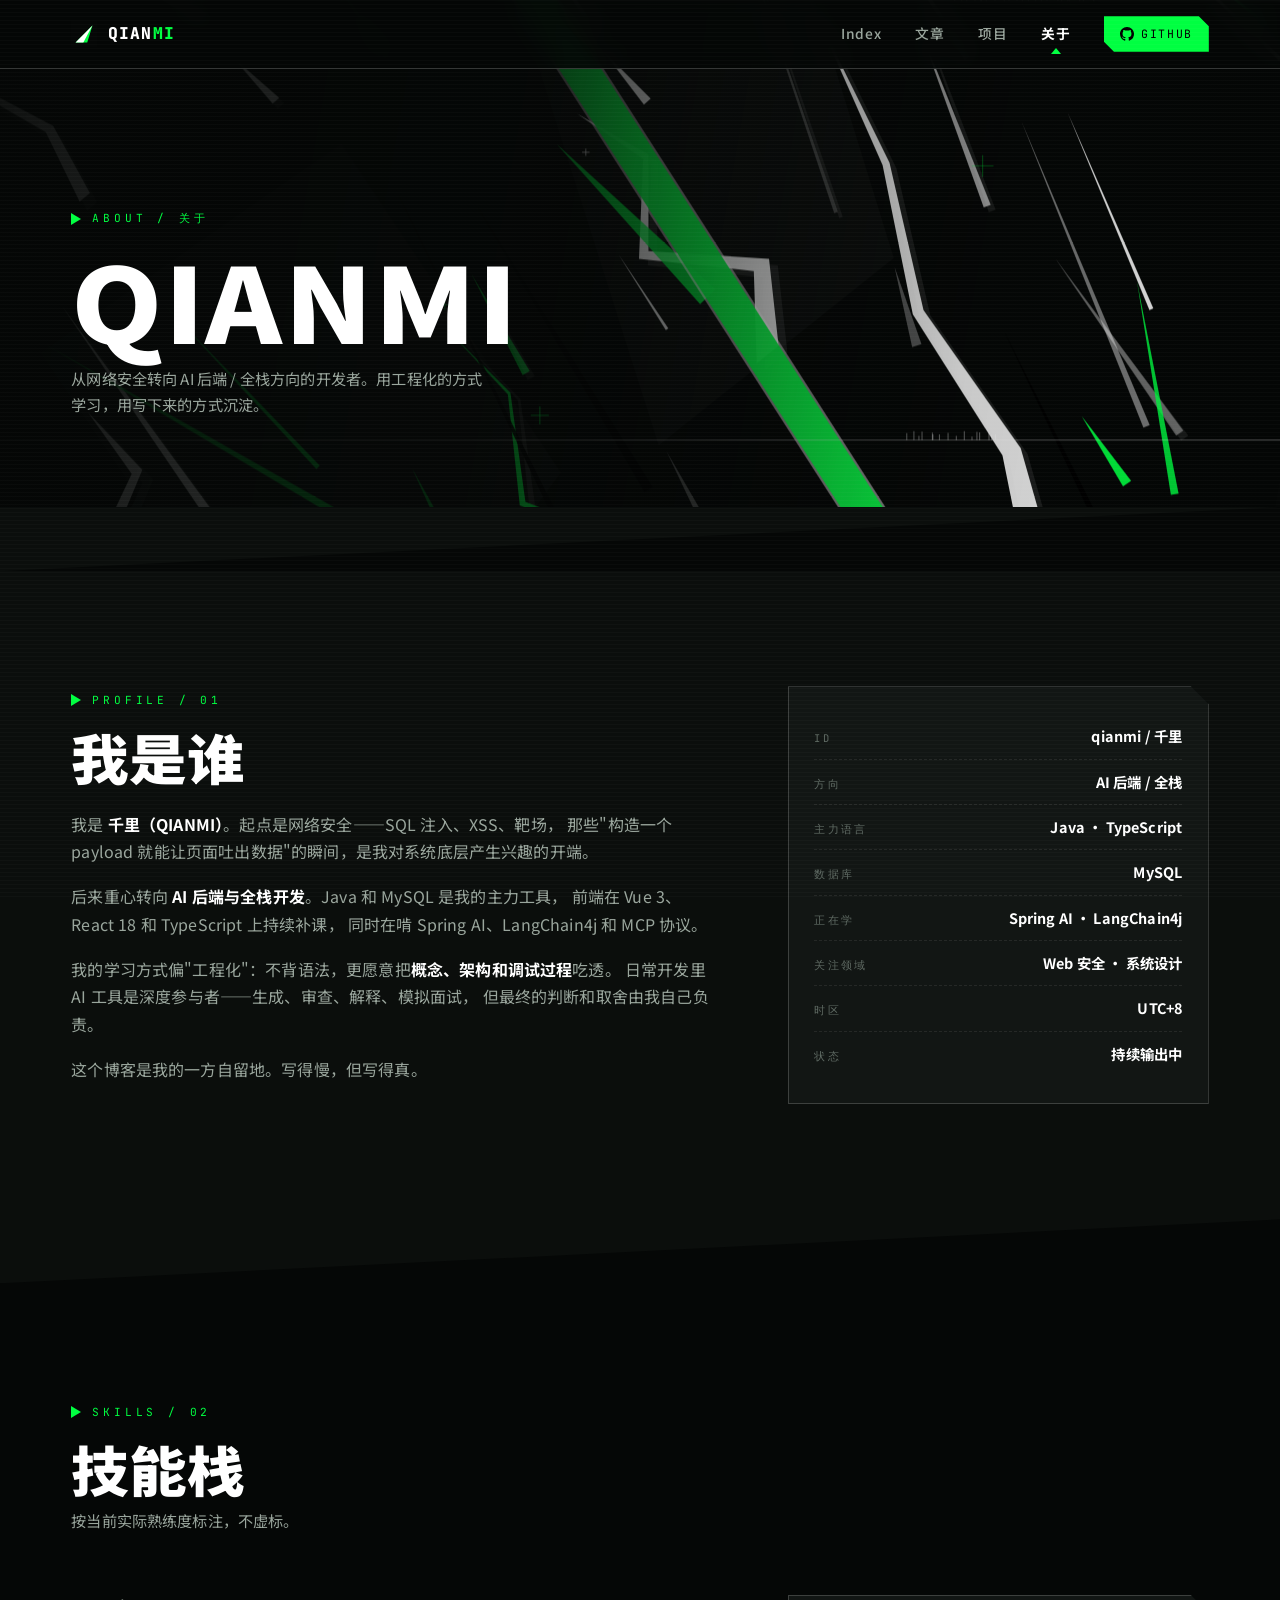
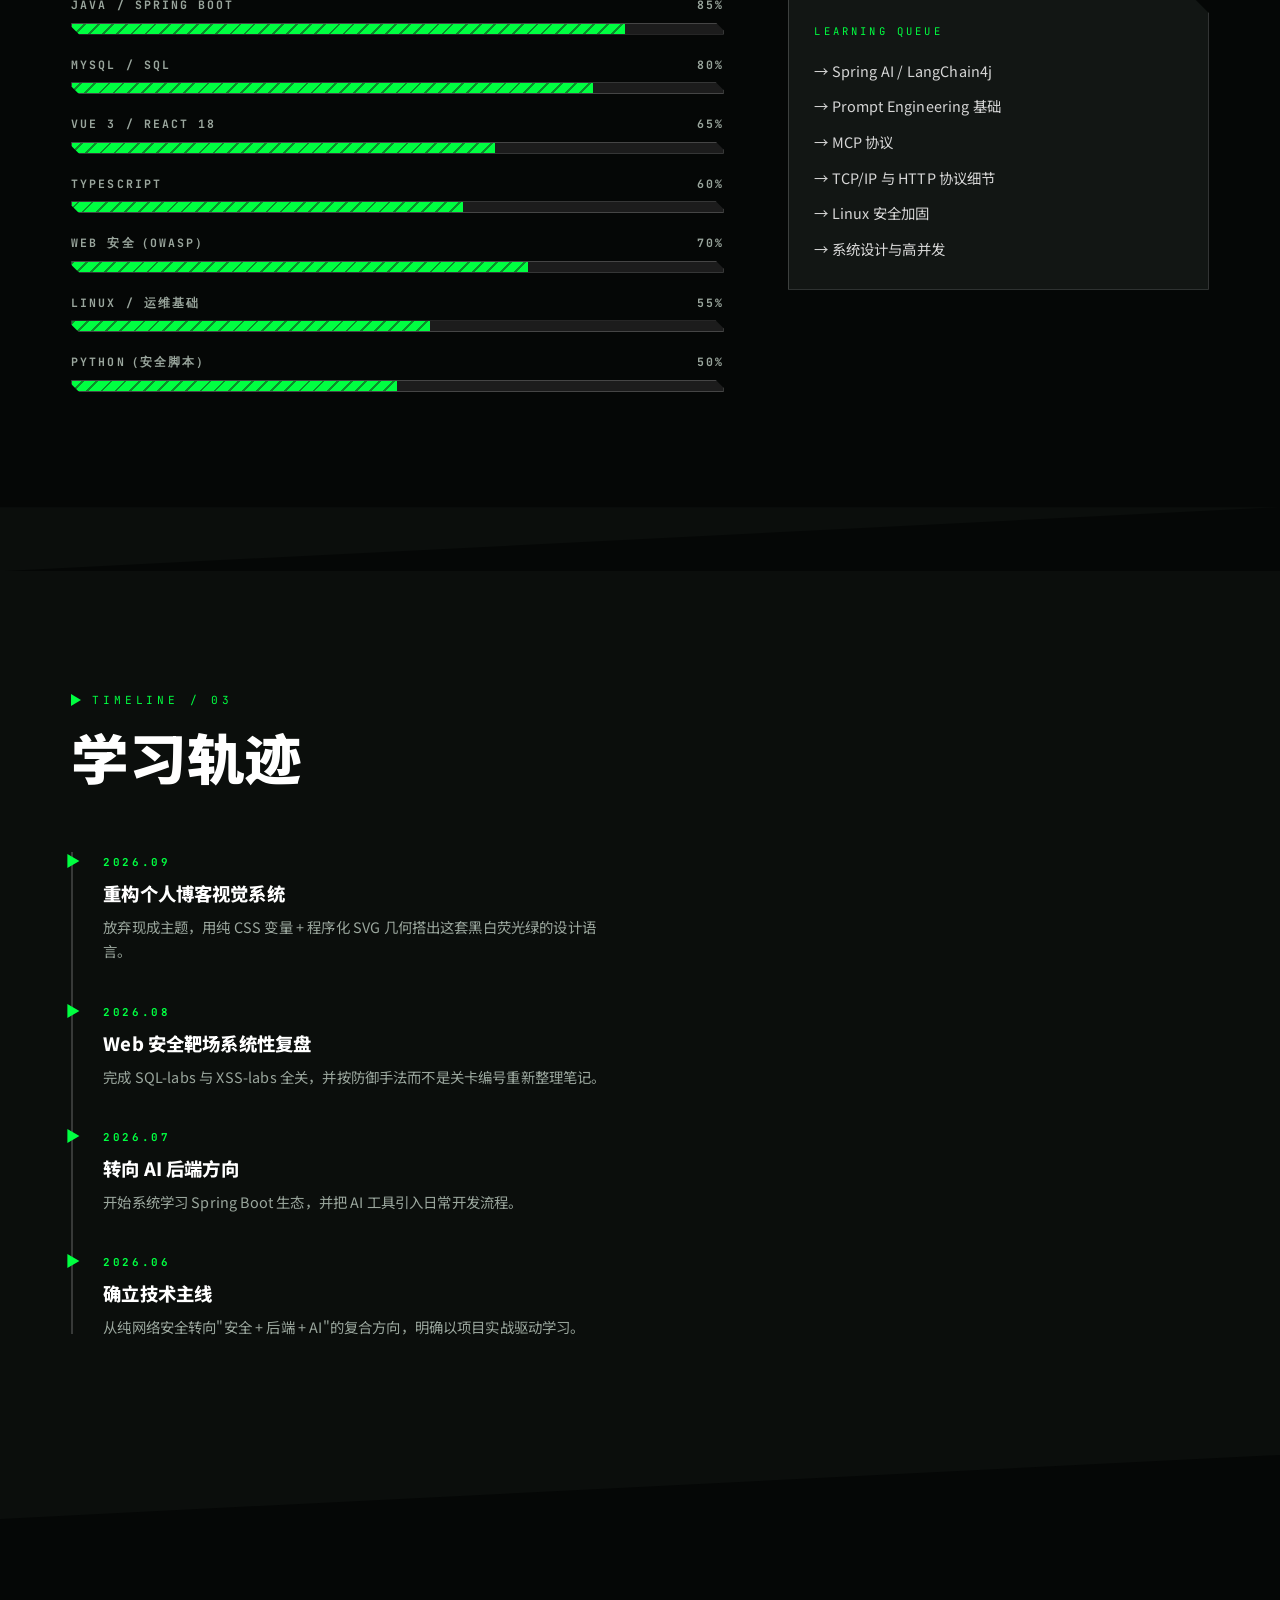
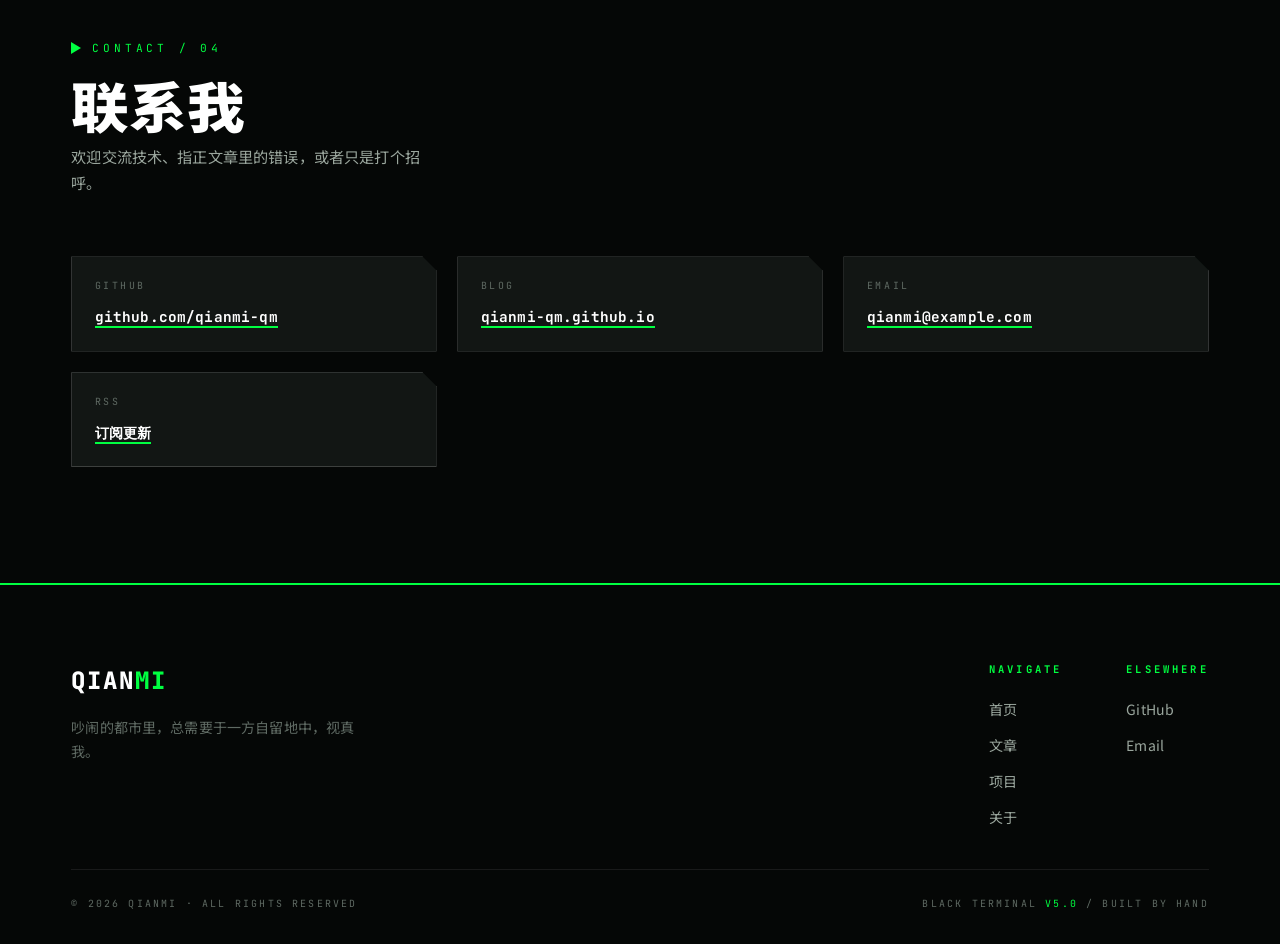
==== about.html @ 3a8e4ed9 "chore: init qianmi blog - black terminal theme static site" ====
<!DOCTYPE html>
<html lang="zh-CN">
<head>
<meta charset="UTF-8">
<meta name="viewport" content="width=device-width, initial-scale=1">
<title>关于 // QIANMI</title>
<meta name="description" content="关于千里（QIANMI）—— AI 后端 / 全栈开发者，关注 Web 安全与系统设计。">
<link rel="icon" href="data:image/svg+xml,%3Csvg xmlns='http://www.w3.org/2000/svg' viewBox='0 0 40 40'%3E%3Crect width='40' height='40' fill='%23050706'/%3E%3Cpath d='M6 34 L34 6 L26 34 Z' fill='%2300ff41'/%3E%3Cpath d='M6 34 L34 6 L20 34 Z' fill='%23ffffff'/%3E%3C/svg%3E">
<link rel="preconnect" href="https://fonts.googleapis.com">
<link rel="preconnect" href="https://fonts.gstatic.com" crossorigin>
<link href="https://fonts.googleapis.com/css2?family=JetBrains+Mono:wght@300;400;700;800&family=Noto+Sans+SC:wght@400;500;700;900&display=swap" rel="stylesheet">
<link rel="stylesheet" href="assets/css/moss.css">
</head>
<body>

<nav class="nav">
  <div class="wrap nav__inner">
    <a class="brand" href="index.html" aria-label="QIANMI 首页">
      <svg class="brand__mark" viewBox="0 0 40 40" aria-hidden="true">
        <rect width="40" height="40" fill="#050706"/>
        <path d="M7 33 L33 7 L25 33 Z" fill="#00ff41"/>
        <path d="M7 33 L33 7 L19 33 Z" fill="#fff"/>
      </svg>
      <span class="brand__text">Qian<em>mi</em></span>
    </a>
    <div class="nav__links">
      <a class="nav__link" href="index.html">Index</a>
      <a class="nav__link" href="archive.html">文章</a>
      <a class="nav__link" href="projects.html">项目</a>
      <a class="nav__link" href="about.html" aria-current="page">关于</a>
      <a class="nav__gh" href="https://github.com/qianmi-qm" target="_blank" rel="noopener">
        <svg width="14" height="14" viewBox="0 0 16 16" fill="currentColor" aria-hidden="true"><path d="M8 0C3.58 0 0 3.58 0 8c0 3.54 2.29 6.53 5.47 7.59.4.07.55-.17.55-.38 0-.19-.01-.82-.01-1.49-2.01.37-2.53-.49-2.69-.94-.09-.23-.48-.94-.82-1.13-.28-.15-.68-.52-.01-.53.63-.01 1.08.58 1.23.82.72 1.21 1.87.87 2.33.66.07-.52.28-.87.51-1.07-1.78-.2-3.64-.89-3.64-3.95 0-.87.31-1.59.82-2.15-.08-.2-.36-1.02.08-2.12 0 0 .67-.21 2.2.82a7.4 7.4 0 0 1 2-.27c.68 0 1.36.09 2 .27 1.53-1.04 2.2-.82 2.2-.82.44 1.1.16 1.92.08 2.12.51.56.82 1.27.82 2.15 0 3.07-1.87 3.75-3.65 3.95.29.25.54.73.54 1.48 0 1.07-.01 1.93-.01 2.2 0 .21.15.46.55.38A8.01 8.01 0 0 0 16 8c0-4.42-3.58-8-8-8Z"/></svg>
        GitHub
      </a>
    </div>
    <button class="nav__toggle" type="button" aria-label="打开导航菜单" aria-expanded="false">
      <span></span><span></span><span></span>
    </button>
  </div>
</nav>

<header class="page-head">
  <svg class="page-head__shards" data-shard-field='{"seed":53,"focal":{"x":0.36,"y":0.7},"flow":-125,"density":1.0,"beams":1,"contrast":0.4,"greenRatio":0.3}' aria-hidden="true"></svg>
  <div class="page-head__veil"></div>

  <div class="wrap page-head__inner">
    <span class="kicker">About / 关于</span>
    <h1 class="page-head__title"><span data-glitch="QIANMI">QIANMI</span></h1>
    <p class="page-head__desc">
      从网络安全转向 AI 后端 / 全栈方向的开发者。用工程化的方式学习，用写下来的方式沉淀。
    </p>
  </div>
</header>

<div class="slant slant--ink-2 slant--rev" aria-hidden="true"></div>

<section class="sec sec--ink-2">
  <div class="wrap">
    <div class="about-grid">
      <div class="about-text reveal">
        <span class="kicker">Profile / 01</span>
        <h2 class="sec__title" style="margin-bottom:1.6rem">我是谁</h2>
        <p>
          我是 <strong>千里（QIANMI）</strong>。起点是网络安全——SQL 注入、XSS、靶场，
          那些"构造一个 payload 就能让页面吐出数据"的瞬间，是我对系统底层产生兴趣的开端。
        </p>
        <p>
          后来重心转向 <strong>AI 后端与全栈开发</strong>。Java 和 MySQL 是我的主力工具，
          前端在 Vue 3、React 18 和 TypeScript 上持续补课，
          同时在啃 Spring AI、LangChain4j 和 MCP 协议。
        </p>
        <p>
          我的学习方式偏"工程化"：不背语法，更愿意把<strong>概念、架构和调试过程</strong>吃透。
          日常开发里 AI 工具是深度参与者——生成、审查、解释、模拟面试，
          但最终的判断和取舍由我自己负责。
        </p>
        <p>
          这个博客是我的一方自留地。写得慢，但写得真。
        </p>
      </div>

      <aside class="about-facts reveal" data-delay="120">
        <dl style="margin:0">
          <div class="fact"><dt>ID</dt><dd>qianmi / 千里</dd></div>
          <div class="fact"><dt>方向</dt><dd>AI 后端 / 全栈</dd></div>
          <div class="fact"><dt>主力语言</dt><dd>Java · TypeScript</dd></div>
          <div class="fact"><dt>数据库</dt><dd>MySQL</dd></div>
          <div class="fact"><dt>正在学</dt><dd>Spring AI · LangChain4j</dd></div>
          <div class="fact"><dt>关注领域</dt><dd>Web 安全 · 系统设计</dd></div>
          <div class="fact"><dt>时区</dt><dd>UTC+8</dd></div>
          <div class="fact"><dt>状态</dt><dd>持续输出中</dd></div>
        </dl>
      </aside>
    </div>
  </div>
</section>

<div class="slant slant--2-ink" aria-hidden="true"></div>

<section class="sec sec--ink">
  <div class="wrap">
    <div class="sec__head reveal">
      <span class="kicker">Skills / 02</span>
      <h2 class="sec__title">技能栈</h2>
      <p class="sec__desc">按当前实际熟练度标注，不虚标。</p>
    </div>

    <div class="about-grid">
      <div class="skills reveal">
        <div class="skill">
          <div class="skill__head"><span>Java / Spring Boot</span><span>85%</span></div>
          <div class="skill__bar"><i class="skill__fill" style="--w:85%"></i></div>
        </div>
        <div class="skill">
          <div class="skill__head"><span>MySQL / SQL</span><span>80%</span></div>
          <div class="skill__bar"><i class="skill__fill" style="--w:80%"></i></div>
        </div>
        <div class="skill">
          <div class="skill__head"><span>Vue 3 / React 18</span><span>65%</span></div>
          <div class="skill__bar"><i class="skill__fill" style="--w:65%"></i></div>
        </div>
        <div class="skill">
          <div class="skill__head"><span>TypeScript</span><span>60%</span></div>
          <div class="skill__bar"><i class="skill__fill" style="--w:60%"></i></div>
        </div>
        <div class="skill">
          <div class="skill__head"><span>Web 安全（OWASP）</span><span>70%</span></div>
          <div class="skill__bar"><i class="skill__fill" style="--w:70%"></i></div>
        </div>
        <div class="skill">
          <div class="skill__head"><span>Linux / 运维基础</span><span>55%</span></div>
          <div class="skill__bar"><i class="skill__fill" style="--w:55%"></i></div>
        </div>
        <div class="skill">
          <div class="skill__head"><span>Python（安全脚本）</span><span>50%</span></div>
          <div class="skill__bar"><i class="skill__fill" style="--w:50%"></i></div>
        </div>
      </div>

      <aside class="about-facts reveal" data-delay="120">
        <p class="tech-label tech-label--neon" style="margin:0 0 1.1rem">Learning Queue</p>
        <ul style="list-style:none;margin:0;padding:0;display:grid;gap:0.7rem;font-size:0.9rem;color:var(--grey-85)">
          <li>→ Spring AI / LangChain4j</li>
          <li>→ Prompt Engineering 基础</li>
          <li>→ MCP 协议</li>
          <li>→ TCP/IP 与 HTTP 协议细节</li>
          <li>→ Linux 安全加固</li>
          <li>→ 系统设计与高并发</li>
        </ul>
      </aside>
    </div>
  </div>
</section>

<div class="slant slant--ink-2 slant--rev" aria-hidden="true"></div>

<section class="sec sec--ink-2">
  <div class="wrap">
    <div class="sec__head reveal">
      <span class="kicker">Timeline / 03</span>
      <h2 class="sec__title">学习轨迹</h2>
    </div>

    <div class="timeline reveal">
      <div class="tl-item">
        <span class="tl-item__time">2026.09</span>
        <h3 class="tl-item__title">重构个人博客视觉系统</h3>
        <p class="tl-item__desc">放弃现成主题，用纯 CSS 变量 + 程序化 SVG 几何搭出这套黑白荧光绿的设计语言。</p>
      </div>
      <div class="tl-item">
        <span class="tl-item__time">2026.08</span>
        <h3 class="tl-item__title">Web 安全靶场系统性复盘</h3>
        <p class="tl-item__desc">完成 SQL-labs 与 XSS-labs 全关，并按防御手法而不是关卡编号重新整理笔记。</p>
      </div>
      <div class="tl-item">
        <span class="tl-item__time">2026.07</span>
        <h3 class="tl-item__title">转向 AI 后端方向</h3>
        <p class="tl-item__desc">开始系统学习 Spring Boot 生态，并把 AI 工具引入日常开发流程。</p>
      </div>
      <div class="tl-item">
        <span class="tl-item__time">2026.06</span>
        <h3 class="tl-item__title">确立技术主线</h3>
        <p class="tl-item__desc">从纯网络安全转向"安全 + 后端 + AI"的复合方向，明确以项目实战驱动学习。</p>
      </div>
    </div>
  </div>
</section>

<div class="slant slant--2-ink" aria-hidden="true"></div>

<section class="sec sec--ink">
  <div class="wrap">
    <div class="sec__head reveal">
      <span class="kicker">Contact / 04</span>
      <h2 class="sec__title">联系我</h2>
      <p class="sec__desc">欢迎交流技术、指正文章里的错误，或者只是打个招呼。</p>
    </div>

    <div class="contact-list reveal">
      <dl class="contact-item" style="margin:0">
        <dt>GitHub</dt>
        <dd><a href="https://github.com/qianmi-qm" target="_blank" rel="noopener">github.com/qianmi-qm</a></dd>
      </dl>
      <dl class="contact-item" style="margin:0">
        <dt>Blog</dt>
        <dd><a href="index.html">qianmi-qm.github.io</a></dd>
      </dl>
      <dl class="contact-item" style="margin:0">
        <dt>Email</dt>
        <dd><a href="mailto:qianmi@example.com">qianmi@example.com</a></dd>
      </dl>
      <dl class="contact-item" style="margin:0">
        <dt>RSS</dt>
        <dd><a href="archive.html">订阅更新</a></dd>
      </dl>
    </div>
  </div>
</section>

<footer class="footer">
  <div class="wrap">
    <div class="footer__top">
      <div class="footer__brand">
        <span class="brand__text">Qian<em>mi</em></span>
        <p>吵闹的都市里，总需要于一方自留地中，视真我。</p>
      </div>
      <div class="footer__cols">
        <div class="footer__col">
          <h4>Navigate</h4>
          <ul>
            <li><a href="index.html">首页</a></li>
            <li><a href="archive.html">文章</a></li>
            <li><a href="projects.html">项目</a></li>
            <li><a href="about.html">关于</a></li>
          </ul>
        </div>
        <div class="footer__col">
          <h4>Elsewhere</h4>
          <ul>
            <li><a href="https://github.com/qianmi-qm" target="_blank" rel="noopener">GitHub</a></li>
            <li><a href="mailto:qianmi@example.com">Email</a></li>
          </ul>
        </div>
      </div>
    </div>
    <div class="footer__bottom">
      <span>© <span data-year>2026</span> QIANMI · ALL RIGHTS RESERVED</span>
      <span>BLACK TERMINAL <em>v5.0</em> / BUILT BY HAND</span>
    </div>
  </div>
</footer>

<script src="assets/js/moss.js"></script>
</body>
</html>
---- assets/css/moss.css ----
/* ==========================================================================
   QIANMI // MOSS SYSTEM v5 — BLACK TERMINAL
   纯黑基底 · 白荆棘碎片 · 荧光绿强调 · 横贯刻度线 · 宽体海报排版
   ========================================================================== */

/* ---------- 1. Tokens ---------- */
:root {
  --ink: #000000;
  --bg: #050706;
  --bg-2: #0b0e0c;
  --bg-3: #121614;
  --bg-4: #1a201c;
  --paper: #ffffff;

  --neon: #00ff41;
  --neon-deep: #0a8f2a;
  --neon-ghost: rgba(0, 255, 65, 0.12);

  --fg: #ffffff;
  --fg-dim: #9aa69d;
  --fg-mute: #5f6a63;
  --fg-faint: rgba(255, 255, 255, 0.2);

  --grey-18: #1c1c1c;
  --grey-55: #6b6b6b;
  --grey-70: #9a9a9a;
  --grey-85: #d6d6d6;

  --line: rgba(255, 255, 255, 0.18);
  --line-soft: rgba(255, 255, 255, 0.08);

  --mono: "JetBrains Mono", "IBM Plex Mono", ui-monospace, SFMono-Regular,
    "SF Mono", Consolas, "Liberation Mono", "Courier New", monospace;
  --cjk: "Noto Sans SC", -apple-system, BlinkMacSystemFont, "PingFang SC",
    "Hiragino Sans GB", "Microsoft YaHei", "Source Han Sans SC", sans-serif;

  --wrap: 1240px;
  --gutter: clamp(1.15rem, 4vw, 3.5rem);

  --cut: 18px;              /* 斜切角尺寸 */
  --ease: cubic-bezier(0.16, 1, 0.3, 1);
}

/* ---------- 2. Reset ---------- */
*,
*::before,
*::after {
  box-sizing: border-box;
}

html {
  -webkit-text-size-adjust: 100%;
  scroll-behavior: smooth;
}

body {
  margin: 0;
  background: var(--bg);
  color: var(--fg);
  font-family: var(--cjk);
  font-size: 16px;
  line-height: 1.7;
  letter-spacing: 0.01em;
  overflow-x: hidden;
  -webkit-font-smoothing: antialiased;
}

img,
svg {
  display: block;
  max-width: 100%;
}

a {
  color: inherit;
  text-decoration: none;
}

button {
  font: inherit;
  color: inherit;
  background: none;
  border: 0;
  cursor: pointer;
}

::selection {
  background: var(--neon);
  color: var(--ink);
}

/* 全局扫描线 */
body::after {
  content: "";
  position: fixed;
  inset: 0;
  z-index: 9000;
  pointer-events: none;
  background: repeating-linear-gradient(
    to bottom,
    rgba(255, 255, 255, 0.022) 0 1px,
    transparent 1px 4px
  );
}

/* ---------- 3. Layout ---------- */
.wrap {
  width: 100%;
  max-width: var(--wrap);
  margin-inline: auto;
  padding-inline: var(--gutter);
}

.sec {
  position: relative;
  padding-block: clamp(4rem, 9vw, 8rem);
  background: var(--bg);
  color: var(--fg);
}

.sec--ink {
  background: var(--bg);
  color: var(--fg);
}

/* 深色交替区块：比 --bg 略亮一档，用明度差代替过去的白底对比 */
.sec--ink-2 {
  background: var(--bg-2);
  color: var(--fg);
}

/* 斜切过渡带 */
.slant {
  position: relative;
  height: clamp(38px, 5vw, 78px);
  background: var(--a, var(--bg));
}

.slant::after {
  content: "";
  position: absolute;
  inset: 0;
  background: var(--b, var(--bg-2));
  clip-path: polygon(0 100%, 100% 0, 100% 100%);
}

.slant--rev::after {
  clip-path: polygon(0 0, 100% 0, 0 100%);
}

.slant--ink-2   { --a: var(--bg); --b: var(--bg-2); }
.slant--2-ink   { --a: var(--bg-2); --b: var(--bg); }
.slant--neon-2  { --a: var(--neon); --b: var(--bg-2); }

/* ---------- 4. 排版工具 ---------- */
.mono {
  font-family: var(--mono);
  font-weight: 400;
  letter-spacing: 0.16em;
  text-transform: uppercase;
}

.tech-label {
  font-family: var(--mono);
  font-size: 0.66rem;
  letter-spacing: 0.3em;
  text-transform: uppercase;
  color: var(--fg-mute);
}

.tech-label--neon {
  color: var(--neon);
}

.kicker {
  display: inline-flex;
  align-items: center;
  gap: 0.7rem;
  font-family: var(--mono);
  font-size: 0.7rem;
  letter-spacing: 0.34em;
  text-transform: uppercase;
  color: var(--neon);
}

.kicker::before {
  content: "";
  width: 0;
  height: 0;
  border-top: 6px solid transparent;
  border-bottom: 6px solid transparent;
  border-left: 10px solid var(--neon);
}

.sec__head {
  margin-bottom: clamp(2.2rem, 5vw, 3.8rem);
  position: relative;
}

.sec__title {
  margin: 0.9rem 0 0.7rem;
  font-size: clamp(2rem, 4.6vw, 3.4rem);
  font-weight: 900;
  line-height: 1.05;
  letter-spacing: 0.01em;
  transform: scaleX(1.06);
  transform-origin: left center;
}

.sec__desc {
  margin: 0;
  max-width: 46ch;
  color: var(--fg-dim);
  font-size: 0.95rem;
}

/* ---------- 5. 故障字 ---------- */
.glitch {
  position: relative;
  display: inline-block;
}

.glitch__layer {
  position: absolute;
  inset: 0;
  pointer-events: none;
  opacity: 0;
}

.glitch__layer--a {
  color: var(--neon);
  animation: glitch-a 3.4s infinite steps(1);
}

.glitch__layer--b {
  color: currentColor;
  animation: glitch-b 3.4s infinite steps(1);
}

@keyframes glitch-a {
  0%, 88%, 100% { opacity: 0; }
  89% { opacity: 0.85; transform: translate(-6px, 3px); clip-path: inset(12% 0 58% 0); }
  91% { opacity: 0.85; transform: translate(5px, -2px); clip-path: inset(62% 0 8% 0); }
  93% { opacity: 0.85; transform: translate(-3px, 1px); clip-path: inset(38% 0 34% 0); }
  95% { opacity: 0; }
}

@keyframes glitch-b {
  0%, 88%, 100% { opacity: 0; }
  90% { opacity: 0.7; transform: translate(6px, -3px); clip-path: inset(4% 0 72% 0); }
  92% { opacity: 0.7; transform: translate(-5px, 2px); clip-path: inset(70% 0 4% 0); }
  94% { opacity: 0; }
}

/* ---------- 6. 导航 ---------- */
.nav {
  position: fixed;
  inset: 0 0 auto;
  z-index: 1000;
  background: rgba(5, 7, 6, 0.9);
  -webkit-backdrop-filter: blur(10px);
  backdrop-filter: blur(10px);
  border-bottom: 1px solid var(--line);
  transition: background 0.3s var(--ease);
}

.nav.is-stuck {
  background: rgba(5, 7, 6, 0.97);
  border-bottom-color: var(--neon-deep);
}

.nav__inner {
  display: flex;
  align-items: center;
  justify-content: space-between;
  gap: 1.5rem;
  height: 68px;
}

.brand {
  display: inline-flex;
  align-items: center;
  gap: 0.65rem;
}

.brand__mark {
  width: 26px;
  height: 26px;
  transition: transform 0.4s var(--ease);
}

.brand:hover .brand__mark {
  transform: rotate(90deg);
}

.brand__text {
  font-family: var(--mono);
  font-weight: 800;
  font-size: 1.02rem;
  letter-spacing: 0.08em;
  text-transform: uppercase;
  color: var(--fg);
}

.brand__text em {
  font-style: normal;
  color: var(--neon);
}

.nav__links {
  display: flex;
  align-items: center;
  gap: clamp(1rem, 2.6vw, 2.2rem);
}

.nav__link {
  position: relative;
  font-size: 0.86rem;
  font-weight: 500;
  letter-spacing: 0.06em;
  padding-block: 0.4rem;
  color: var(--fg-dim);
  transition: color 0.2s;
}

.nav__link::after {
  content: "";
  position: absolute;
  left: 50%;
  bottom: -2px;
  width: 0;
  height: 0;
  transform: translateX(-50%);
  border-left: 5px solid transparent;
  border-right: 5px solid transparent;
  border-bottom: 6px solid var(--neon);
  opacity: 0;
  transition: opacity 0.25s var(--ease);
}

.nav__link:hover,
.nav__link[aria-current="page"] {
  color: var(--fg);
  font-weight: 700;
}

.nav__link:hover::after,
.nav__link[aria-current="page"]::after {
  opacity: 1;
}

.nav__gh {
  display: inline-flex;
  align-items: center;
  gap: 0.45rem;
  font-family: var(--mono);
  font-size: 0.72rem;
  letter-spacing: 0.14em;
  text-transform: uppercase;
  background: var(--neon);
  color: var(--ink);
  padding: 0.5rem 1rem;
  clip-path: polygon(0 0, calc(100% - 10px) 0, 100% 10px, 100% 100%, 10px 100%, 0 calc(100% - 10px));
  transition: transform 0.25s var(--ease), box-shadow 0.25s var(--ease);
}

.nav__gh:hover {
  transform: translate(-3px, -3px);
  box-shadow: 4px 4px 0 var(--paper);
}

.nav__toggle {
  display: none;
  position: relative;
  width: 40px;
  height: 40px;
}

.nav__toggle span {
  position: absolute;
  left: 8px;
  right: 8px;
  height: 2px;
  background: var(--fg);
  transition: transform 0.3s var(--ease), opacity 0.3s;
}

.nav__toggle span:nth-child(1) { top: 14px; }
.nav__toggle span:nth-child(2) { top: 19px; }
.nav__toggle span:nth-child(3) { top: 24px; }

.nav.is-open .nav__toggle span:nth-child(1) { transform: translateY(5px) rotate(45deg); }
.nav.is-open .nav__toggle span:nth-child(2) { opacity: 0; }
.nav.is-open .nav__toggle span:nth-child(3) { transform: translateY(-5px) rotate(-45deg); }

/* ---------- 7. 按钮 ---------- */
/* 主按钮：白描边黑底，hover 亮成荧光绿 */
.btn {
  position: relative;
  display: inline-flex;
  align-items: center;
  justify-content: center;
  font-family: var(--mono);
  font-size: 0.78rem;
  font-weight: 700;
  letter-spacing: 0.2em;
  text-transform: uppercase;
  padding: 0.95rem 2rem;
  background: transparent;
  color: var(--fg);
  box-shadow: inset 0 0 0 2px var(--paper);
  clip-path: polygon(0 0, calc(100% - var(--cut)) 0, 100% var(--cut),
    100% 100%, var(--cut) 100%, 0 calc(100% - var(--cut)));
  transition: transform 0.22s var(--ease), box-shadow 0.22s var(--ease),
    background 0.22s var(--ease), color 0.22s var(--ease);
}

.btn:hover {
  transform: translate(-4px, -4px);
  box-shadow: inset 0 0 0 2px var(--neon), 5px 5px 0 var(--neon);
  color: var(--neon);
}

.btn:active {
  transform: translate(0, 0);
  box-shadow: inset 0 0 0 2px var(--neon);
}

/* 实心：荧光绿底黑字，视觉权重最高 */
.btn--solid {
  background: var(--neon);
  color: var(--ink);
  box-shadow: none;
}

.btn--solid:hover {
  color: var(--ink);
  box-shadow: 5px 5px 0 var(--paper);
}

/* 幽灵：细描边，权重最低 */
.btn--ghost {
  background: transparent;
  color: var(--fg-dim);
  box-shadow: inset 0 0 0 1px var(--line);
}

.btn--ghost:hover {
  color: var(--fg);
  box-shadow: inset 0 0 0 1px var(--paper), 5px 5px 0 var(--neon);
}

/* ---------- 8. Hero ---------- */
.hero {
  position: relative;
  min-height: 100svh;
  display: flex;
  align-items: center;
  background: var(--bg);
  overflow: hidden;
  padding-top: 68px;
}

.hero__shards {
  position: absolute;
  inset: 0;
  width: 100%;
  height: 100%;
  will-change: transform;
}

.hero__veil {
  position: absolute;
  inset: 0;
  background: linear-gradient(
    105deg,
    rgba(5, 7, 6, 0.96) 0%,
    rgba(5, 7, 6, 0.78) 34%,
    rgba(5, 7, 6, 0.1) 62%,
    rgba(5, 7, 6, 0) 100%
  );
  pointer-events: none;
}

.hero__inner {
  position: relative;
  z-index: 3;
  padding-block: clamp(5rem, 10vw, 8rem);
}

.hero__badge {
  display: inline-flex;
  align-items: center;
  gap: 0.6rem;
  font-family: var(--mono);
  font-size: 0.66rem;
  letter-spacing: 0.32em;
  text-transform: uppercase;
  color: var(--neon);
  border: 1px solid var(--neon-deep);
  background: var(--neon-ghost);
  padding: 0.45rem 1rem;
  margin-bottom: 2rem;
  clip-path: polygon(0 0, calc(100% - 12px) 0, 100% 12px, 100% 100%, 12px 100%, 0 calc(100% - 12px));
}

.hero__badge i {
  width: 7px;
  height: 7px;
  background: var(--neon);
  animation: pulse 1.7s infinite;
}

@keyframes pulse {
  0%, 100% { opacity: 1; }
  50% { opacity: 0.2; }
}

.hero__title {
  margin: 0;
  font-size: clamp(3.4rem, 12.5vw, 10.5rem);
  font-weight: 900;
  line-height: 0.95;
  letter-spacing: 0.01em;
  color: var(--fg);
  transform: scaleX(1.14);
  transform-origin: left center;
}

.hero__title .slash {
  color: var(--neon);
  -webkit-text-stroke: 2px var(--neon-deep);
  font-weight: 900;
}

/* 终端光标：标题后闪烁的方块 */
.hero__title .cursor {
  display: inline-block;
  width: 0.4em;
  height: 0.76em;
  margin-left: 0.06em;
  background: var(--neon);
  vertical-align: -0.04em;
  animation: cursor-blink 1.05s steps(1) infinite;
}

@keyframes cursor-blink {
  0%, 49% { opacity: 1; }
  50%, 100% { opacity: 0; }
}

/* 横贯刻度线条 */
.hero__rule {
  position: relative;
  display: flex;
  align-items: center;
  gap: 1.1rem;
  margin: 2.2rem 0 2rem;
}

.hero__rule::before {
  content: "";
  flex: 0 0 clamp(1.5rem, 8vw, 7rem);
  height: 12px;
  background: repeating-linear-gradient(
    to right,
    var(--neon) 0 2px,
    transparent 2px 9px
  );
}

.hero__rule::after {
  content: "";
  flex: 1;
  height: 2px;
  background: var(--paper);
}

.hero__rule span {
  font-family: var(--mono);
  font-size: 0.68rem;
  font-weight: 700;
  letter-spacing: 0.34em;
  text-transform: uppercase;
  color: var(--fg);
  white-space: nowrap;
}

.hero__cn {
  margin: 0 0 2.4rem;
  max-width: 56ch;
  font-size: 1rem;
  line-height: 2;
  color: var(--fg-dim);
}

.hero__cn strong {
  color: var(--fg);
}

.hero__actions {
  display: flex;
  flex-wrap: wrap;
  gap: 1rem;
}

/* 角落标注 */
.corner-label {
  position: absolute;
  z-index: 4;
  font-family: var(--mono);
  font-size: 0.6rem;
  letter-spacing: 0.24em;
  text-transform: uppercase;
  line-height: 1.9;
  color: var(--fg-mute);
}

.corner-label--tl { top: 88px; left: var(--gutter); }
.corner-label--tr { top: 88px; right: var(--gutter); text-align: right; }
.corner-label--br { bottom: 26px; right: var(--gutter); text-align: right; }

.corner-label em {
  font-style: normal;
  color: var(--neon);
  font-weight: 700;
}

/* HUD 科技框 */
.hud-box {
  position: absolute;
  z-index: 4;
  top: 88px;
  right: var(--gutter);
  border: 1px solid var(--neon-deep);
  background: rgba(0, 255, 65, 0.06);
  padding: 0.85rem 1.3rem 0.8rem;
  clip-path: polygon(0 0, calc(100% - 16px) 0, 100% 16px, 100% 100%, 0 100%);
  font-family: var(--mono);
  font-size: 0.62rem;
  letter-spacing: 0.26em;
  text-transform: uppercase;
  line-height: 2;
  color: var(--fg-dim);
  text-align: right;
}

.hud-box b {
  color: var(--neon);
  font-weight: 800;
}

.hud-box .tri-arrow {
  display: inline-block;
  margin-right: 0.5rem;
}

.cross {
  position: absolute;
  z-index: 4;
  width: 16px;
  height: 16px;
  pointer-events: none;
}

.cross::before,
.cross::after {
  content: "";
  position: absolute;
  background: var(--fg);
}

.cross::before {
  left: 0; right: 0; top: 7px; height: 2px;
}

.cross::after {
  top: 0; bottom: 0; left: 7px; width: 2px;
}

.cross--neon::before,
.cross--neon::after {
  background: var(--neon);
}

/* 飞散碎片装饰 */
.hero-debris {
  position: absolute;
  inset: 0;
  z-index: 2;
  pointer-events: none;
}

.hero-debris i {
  position: absolute;
  display: block;
  background: var(--fg);
  animation: debris-float 5.2s ease-in-out infinite;
}

@keyframes debris-float {
  0%, 100% { transform: translateY(0) rotate(var(--r, 30deg)); }
  50% { transform: translateY(-9px) rotate(var(--r, 30deg)); }
}

.scroll-hint {
  position: absolute;
  z-index: 4;
  left: 50%;
  bottom: 22px;
  transform: translateX(-50%);
  display: flex;
  flex-direction: column;
  align-items: center;
  gap: 0.5rem;
  font-family: var(--mono);
  font-size: 0.58rem;
  letter-spacing: 0.4em;
  text-transform: uppercase;
  color: var(--fg-mute);
}

.scroll-hint i {
  width: 2px;
  height: 34px;
  background: var(--line);
  position: relative;
  overflow: hidden;
}

.scroll-hint i::after {
  content: "";
  position: absolute;
  inset: 0;
  background: var(--neon);
  animation: scroll-drip 1.8s var(--ease) infinite;
}

@keyframes scroll-drip {
  0% { transform: translateY(-100%); }
  60%, 100% { transform: translateY(100%); }
}

/* ---------- 9. 跑马灯 ---------- */
.ticker {
  position: relative;
  background: var(--neon);
  color: var(--ink);
  overflow: hidden;
  padding-block: 0.85rem;
  clip-path: polygon(0 0, 100% 0, 100% calc(100% - 14px), calc(100% - 30px) 100%, 0 100%);
}

.ticker__track {
  display: flex;
  width: max-content;
  animation: ticker-run 26s linear infinite;
}

.ticker:hover .ticker__track {
  animation-play-state: paused;
}

@keyframes ticker-run {
  to { transform: translateX(-50%); }
}

.ticker__group {
  display: flex;
  align-items: center;
  flex-shrink: 0;
}

.ticker__item {
  display: inline-flex;
  align-items: center;
  font-family: var(--mono);
  font-size: 0.8rem;
  font-weight: 800;
  letter-spacing: 0.24em;
  text-transform: uppercase;
  white-space: nowrap;
  padding-inline: 1.4rem;
}

.ticker__item::after {
  content: "";
  margin-left: 2.8rem;
  width: 0;
  height: 0;
  border-top: 5px solid transparent;
  border-bottom: 5px solid transparent;
  border-left: 8px solid var(--ink);
}

/* ---------- 10. 归档列表卡 ---------- */
.posts {
  display: grid;
  gap: 1.1rem;
}

.post-card {
  position: relative;
  display: grid;
  grid-template-columns: auto 1fr auto;
  gap: clamp(1.2rem, 3vw, 2.6rem);
  align-items: center;
  background: var(--bg-3);
  border: 1px solid var(--line);
  padding: 1.6rem clamp(1.4rem, 3vw, 2.4rem);
  clip-path: polygon(0 0, calc(100% - var(--cut)) 0, 100% var(--cut), 100% 100%, 0 100%);
  transition: transform 0.22s var(--ease), box-shadow 0.22s var(--ease),
    border-color 0.22s var(--ease), background 0.22s var(--ease);
}

.post-card:hover {
  transform: translate(-4px, -4px);
  box-shadow: 6px 6px 0 var(--neon);
  border-color: var(--neon);
  background: var(--bg-4);
  z-index: 2;
}

.post-card__idx {
  font-family: var(--mono);
  font-size: clamp(1.6rem, 3vw, 2.4rem);
  font-weight: 800;
  color: var(--fg-faint);
  line-height: 1;
  transition: color 0.22s var(--ease);
}

.post-card:hover .post-card__idx {
  color: var(--neon);
}

.post-card__meta {
  display: flex;
  flex-wrap: wrap;
  gap: 1rem;
  font-family: var(--mono);
  font-size: 0.66rem;
  letter-spacing: 0.2em;
  text-transform: uppercase;
  color: var(--fg-mute);
  margin-bottom: 0.6rem;
}

.post-card__meta .cat {
  color: var(--neon);
  font-weight: 700;
}

.post-card__title {
  margin: 0;
  font-size: clamp(1.1rem, 2vw, 1.4rem);
  font-weight: 800;
  line-height: 1.35;
  color: var(--fg);
}

.post-card__excerpt {
  margin: 0.5rem 0 0;
  font-size: 0.88rem;
  color: var(--fg-dim);
  max-width: 62ch;
}

.post-card__go {
  font-size: 1.5rem;
  font-weight: 800;
  color: var(--fg-faint);
  transition: transform 0.22s var(--ease), color 0.22s var(--ease);
}

.post-card:hover .post-card__go {
  color: var(--neon);
  transform: translateX(6px);
}





/* ---------- 11. 首页文章格 ---------- */
.post-grid {
  display: grid;
  grid-template-columns: repeat(3, 1fr);
  gap: 1.3rem;
}

.post-tile {
  position: relative;
  display: flex;
  flex-direction: column;
  gap: 0.9rem;
  background: var(--bg-3);
  border: 1px solid var(--line);
  padding: 1.7rem 1.6rem 1.5rem;
  clip-path: polygon(0 0, calc(100% - var(--cut)) 0, 100% var(--cut), 100% 100%, 0 100%);
  transition: transform 0.22s var(--ease), box-shadow 0.22s var(--ease),
    border-color 0.22s var(--ease), background 0.22s var(--ease);
}

.post-tile:hover {
  transform: translate(-4px, -4px);
  box-shadow: 6px 6px 0 var(--neon);
  border-color: var(--neon);
  background: var(--bg-4);
}

.post-tile__top {
  display: flex;
  justify-content: space-between;
  font-family: var(--mono);
  font-size: 0.64rem;
  letter-spacing: 0.2em;
  text-transform: uppercase;
  color: var(--fg-mute);
}

.post-tile__title {
  margin: 0;
  font-size: 1.14rem;
  font-weight: 800;
  line-height: 1.4;
  color: var(--fg);
}

.post-tile__excerpt {
  margin: 0;
  font-size: 0.86rem;
  color: var(--fg-dim);
  flex: 1;
}

.post-tile__foot {
  display: flex;
  justify-content: space-between;
  font-family: var(--mono);
  font-size: 0.68rem;
  font-weight: 700;
  letter-spacing: 0.2em;
  text-transform: uppercase;
  color: var(--neon);
  border-top: 1px solid var(--line);
  padding-top: 0.9rem;
}

/* ---------- 12. 项目卡 ---------- */
.proj-grid {
  display: grid;
  grid-template-columns: repeat(3, 1fr);
  gap: 1.3rem;
}

.proj-card {
  position: relative;
  display: flex;
  flex-direction: column;
  gap: 0.9rem;
  background: var(--bg-3);
  border: 1px solid var(--line);
  padding: 1.7rem 1.6rem 1.5rem;
  clip-path: polygon(0 0, calc(100% - var(--cut)) 0, 100% var(--cut), 100% 100%, 0 100%);
  transition: transform 0.22s var(--ease), box-shadow 0.22s var(--ease),
    border-color 0.22s var(--ease), background 0.22s var(--ease);
}

.proj-card:hover {
  transform: translate(-4px, -4px);
  box-shadow: 6px 6px 0 var(--neon);
  border-color: var(--neon);
  background: var(--bg-4);
}

.proj-card__id {
  font-family: var(--mono);
  font-size: 0.64rem;
  font-weight: 700;
  letter-spacing: 0.28em;
  text-transform: uppercase;
  color: var(--neon);
}

.proj-card__name {
  margin: 0;
  font-family: var(--mono);
  font-size: 1.3rem;
  font-weight: 800;
  letter-spacing: 0.02em;
  color: var(--fg);
}

.proj-card__desc {
  margin: 0;
  font-size: 0.86rem;
  color: var(--fg-dim);
  flex: 1;
}

.proj-card__stack {
  display: flex;
  flex-wrap: wrap;
  gap: 0.45rem;
}

.proj-card__stack span {
  font-family: var(--mono);
  font-size: 0.6rem;
  letter-spacing: 0.14em;
  text-transform: uppercase;
  border: 1px solid var(--line);
  padding: 0.22rem 0.6rem;
  color: var(--fg-dim);
}

.proj-card__links {
  border-top: 1px solid var(--line);
  padding-top: 0.9rem;
}

.proj-card__links a {
  font-family: var(--mono);
  font-size: 0.68rem;
  font-weight: 700;
  letter-spacing: 0.22em;
  text-transform: uppercase;
  color: var(--fg);
}

.proj-card__links a:hover {
  color: var(--neon);
}

/* ---------- 13. 关于 ---------- */
.about-grid {
  display: grid;
  grid-template-columns: 1.55fr 1fr;
  gap: clamp(2rem, 5vw, 4.5rem);
  align-items: start;
}

.about-text p {
  margin: 0 0 1.15rem;
  color: var(--fg-dim);
}

.about-text strong {
  color: var(--fg);
}

.about-facts {
  background: var(--bg-3);
  border: 1px solid var(--line);
  padding: 1.7rem 1.6rem;
  clip-path: polygon(0 0, calc(100% - var(--cut)) 0, 100% var(--cut), 100% 100%, 0 100%);
}

.fact {
  display: flex;
  justify-content: space-between;
  align-items: baseline;
  gap: 1.2rem;
  padding-block: 0.62rem;
  border-bottom: 1px dashed var(--line-soft);
}

.fact:last-child {
  border-bottom: 0;
}

.fact dt {
  font-family: var(--mono);
  font-size: 0.66rem;
  letter-spacing: 0.22em;
  text-transform: uppercase;
  color: var(--fg-mute);
}

.fact dd {
  margin: 0;
  font-size: 0.9rem;
  font-weight: 700;
  text-align: right;
  color: var(--fg);
}

/* 技能条 */
.skills {
  display: grid;
  gap: 1.25rem;
}

.skill__head {
  display: flex;
  justify-content: space-between;
  font-family: var(--mono);
  font-size: 0.72rem;
  font-weight: 700;
  letter-spacing: 0.18em;
  text-transform: uppercase;
  margin-bottom: 0.5rem;
  color: var(--fg-dim);
}

.skill__bar {
  height: 12px;
  background: var(--grey-18);
  border: 1px solid var(--line);
  clip-path: polygon(0 0, calc(100% - 8px) 0, 100% 8px, 100% 100%, 8px 100%, 0 calc(100% - 8px));
  overflow: hidden;
}

.skill__fill {
  display: block;
  height: 100%;
  width: 0;
  background: repeating-linear-gradient(
    -45deg,
    var(--neon) 0 8px,
    var(--neon-deep) 8px 10px
  );
  transition: width 1.1s var(--ease);
}

.skill__fill.is-in {
  width: var(--w, 50%);
}

/* 时间线 */
.timeline {
  position: relative;
  display: grid;
  gap: 2rem;
  padding-left: 2rem;
}

.timeline::before {
  content: "";
  position: absolute;
  left: 0;
  top: 6px;
  bottom: 6px;
  width: 2px;
  background: var(--line);
}

.tl-item {
  position: relative;
}

.tl-item::before {
  content: "";
  position: absolute;
  left: -2rem;
  top: 0.5rem;
  width: 0;
  height: 0;
  border-top: 7px solid transparent;
  border-bottom: 7px solid transparent;
  border-left: 12px solid var(--neon);
  transform: translateX(-30%);
}

.tl-item__time {
  font-family: var(--mono);
  font-size: 0.68rem;
  font-weight: 700;
  letter-spacing: 0.24em;
  color: var(--neon);
}

.tl-item__title {
  margin: 0.3rem 0 0.35rem;
  font-size: 1.15rem;
  font-weight: 800;
  color: var(--fg);
}

.tl-item__desc {
  margin: 0;
  font-size: 0.9rem;
  color: var(--fg-dim);
  max-width: 64ch;
}

/* 联系列表 */
.contact-list {
  display: grid;
  grid-template-columns: repeat(3, 1fr);
  gap: 1.3rem;
  margin-top: 2.8rem;
}

.contact-item {
  background: var(--bg-3);
  border: 1px solid var(--line);
  padding: 1.3rem 1.4rem;
  clip-path: polygon(0 0, calc(100% - 14px) 0, 100% 14px, 100% 100%, 0 100%);
  transition: transform 0.22s var(--ease), box-shadow 0.22s var(--ease),
    border-color 0.22s var(--ease);
}

.contact-item:hover {
  transform: translate(-3px, -3px);
  box-shadow: 5px 5px 0 var(--neon);
  border-color: var(--neon);
}

.contact-item dt {
  font-family: var(--mono);
  font-size: 0.62rem;
  letter-spacing: 0.26em;
  text-transform: uppercase;
  color: var(--fg-mute);
  margin-bottom: 0.45rem;
}

.contact-item dd {
  margin: 0;
}

.contact-item a {
  font-family: var(--mono);
  font-size: 0.9rem;
  font-weight: 700;
  color: var(--fg);
  border-bottom: 2px solid var(--neon);
}

.contact-item a:hover {
  background: var(--neon);
  color: var(--ink);
}

/* ---------- 14. 页脚 ---------- */
.footer {
  background: var(--bg);
  color: var(--fg);
  padding-block: clamp(3rem, 6vw, 5rem) 2rem;
  border-top: 2px solid var(--neon);
}

.footer__top {
  display: grid;
  grid-template-columns: 1.3fr 1fr;
  gap: clamp(2rem, 5vw, 4rem);
  padding-bottom: 2.4rem;
  border-bottom: 1px solid var(--line-soft);
}

.footer__brand .brand__text {
  font-size: 1.5rem;
}

.footer__brand p {
  color: var(--fg-mute);
  font-size: 0.88rem;
  max-width: 38ch;
}

.footer__cols {
  display: flex;
  gap: clamp(2rem, 5vw, 5rem);
  justify-content: flex-end;
}

.footer__col h4 {
  margin: 0 0 1rem;
  font-family: var(--mono);
  font-size: 0.66rem;
  letter-spacing: 0.3em;
  text-transform: uppercase;
  color: var(--neon);
}

.footer__col ul {
  list-style: none;
  margin: 0;
  padding: 0;
  display: grid;
  gap: 0.55rem;
}

.footer__col a {
  font-size: 0.88rem;
  color: var(--fg-dim);
  transition: color 0.2s;
}

.footer__col a:hover {
  color: var(--neon);
}

.footer__bottom {
  display: flex;
  justify-content: space-between;
  flex-wrap: wrap;
  gap: 0.8rem;
  padding-top: 1.6rem;
  font-family: var(--mono);
  font-size: 0.62rem;
  letter-spacing: 0.22em;
  text-transform: uppercase;
  color: var(--fg-mute);
}

.footer__bottom em {
  font-style: normal;
  color: var(--neon);
}

/* ---------- 15. 内页页头 ---------- */
.page-head,
.article-head {
  position: relative;
  background: var(--bg);
  overflow: hidden;
  padding: clamp(9rem, 16vw, 13rem) 0 clamp(3.5rem, 7vw, 6rem);
}

.page-head__shards,
.article-head__shards {
  position: absolute;
  inset: 0;
  width: 100%;
  height: 100%;
  will-change: transform;
}

.page-head__veil,
.article-head__veil {
  position: absolute;
  inset: 0;
  background: linear-gradient(
    100deg,
    rgba(5, 7, 6, 0.96) 0%,
    rgba(5, 7, 6, 0.8) 40%,
    rgba(5, 7, 6, 0.14) 75%,
    rgba(5, 7, 6, 0) 100%
  );
  pointer-events: none;
}

.page-head__inner,
.article-head__inner {
  position: relative;
  z-index: 3;
}

.page-head__title {
  margin: 1rem 0 1rem;
  font-size: clamp(2.8rem, 8.5vw, 6.5rem);
  font-weight: 900;
  line-height: 0.98;
  letter-spacing: 0.01em;
  color: var(--fg);
  transform: scaleX(1.12);
  transform-origin: left center;
}

.page-head__desc {
  margin: 0;
  max-width: 52ch;
  color: var(--fg-dim);
  font-size: 0.95rem;
}

.page-head__stat {
  display: flex;
  gap: clamp(1.6rem, 4vw, 3.5rem);
  margin-top: 2.4rem;
}

.page-head__stat div {
  display: flex;
  flex-direction: column;
  gap: 0.2rem;
  border-left: 2px solid var(--neon);
  padding-left: 1rem;
}

.page-head__stat b {
  font-family: var(--mono);
  font-size: 1.6rem;
  font-weight: 800;
  color: var(--fg);
  line-height: 1;
}

.page-head__stat span {
  font-family: var(--mono);
  font-size: 0.6rem;
  letter-spacing: 0.28em;
  text-transform: uppercase;
  color: var(--fg-mute);
}

/* ---------- 16. 筛选器 ---------- */
.filters {
  display: flex;
  flex-wrap: wrap;
  gap: 0.7rem;
  margin-bottom: 2.6rem;
}

.filter {
  font-family: var(--mono);
  font-size: 0.7rem;
  font-weight: 700;
  letter-spacing: 0.2em;
  text-transform: uppercase;
  padding: 0.55rem 1.2rem;
  background: transparent;
  color: var(--fg-dim);
  border: 1px solid var(--line);
  clip-path: polygon(0 0, calc(100% - 10px) 0, 100% 10px, 100% 100%, 10px 100%, 0 calc(100% - 10px));
  transition: transform 0.2s var(--ease), background 0.2s, color 0.2s,
    border-color 0.2s, box-shadow 0.2s;
}

.filter:hover {
  transform: translate(-2px, -2px);
  box-shadow: 3px 3px 0 var(--neon);
  color: var(--fg);
  border-color: var(--neon);
}

.filter.is-active {
  background: var(--neon);
  border-color: var(--neon);
  color: var(--ink);
}

/* ---------- 17. 文章页 ---------- */
.article-head__title {
  margin: 1rem 0 1.2rem;
  font-size: clamp(1.9rem, 4.6vw, 3.4rem);
  font-weight: 900;
  line-height: 1.2;
  max-width: 22ch;
  color: var(--fg);
}

.article-head__meta {
  display: flex;
  flex-wrap: wrap;
  gap: 1.4rem;
  font-family: var(--mono);
  font-size: 0.68rem;
  letter-spacing: 0.2em;
  text-transform: uppercase;
  color: var(--fg-mute);
}

.article-head__meta .cat {
  color: var(--neon);
  font-weight: 800;
}

.article-body {
  background: var(--bg);
  padding-block: clamp(3rem, 6vw, 5.5rem);
}

.prose {
  max-width: 760px;
  margin-inline: auto;
  font-size: 1rem;
  line-height: 2;
  color: var(--fg-dim);
}

.prose > * + * {
  margin-top: 1.3rem;
}

.prose h2 {
  position: relative;
  margin: 3.2rem 0 1rem;
  font-size: 1.65rem;
  font-weight: 900;
  color: var(--fg);
  line-height: 1.3;
}

.prose h2::before {
  content: "";
  position: absolute;
  left: -1.6rem;
  top: 0.55rem;
  width: 0;
  height: 0;
  border-top: 8px solid transparent;
  border-bottom: 8px solid transparent;
  border-left: 13px solid var(--neon);
}

.prose h3 {
  margin: 2.4rem 0 0.8rem;
  font-size: 1.2rem;
  font-weight: 800;
  color: var(--fg);
}

.prose h3::before {
  content: "// ";
  color: var(--neon);
}

.prose p {
  margin: 0;
}

.prose strong {
  color: var(--fg);
  font-weight: 700;
}

.prose a {
  color: var(--neon);
  border-bottom: 2px solid var(--neon-deep);
  font-weight: 500;
}

.prose a:hover {
  background: var(--neon);
  color: var(--ink);
}

.prose ul,
.prose ol {
  padding-left: 1.5rem;
  margin: 0;
}

.prose li + li {
  margin-top: 0.5rem;
}

.prose li::marker {
  color: var(--neon);
  font-weight: 700;
}

.prose blockquote {
  margin: 0;
  padding: 1.1rem 1.4rem;
  background: var(--bg-2);
  border-left: 4px solid var(--neon);
  color: var(--fg-dim);
  clip-path: polygon(0 0, calc(100% - 14px) 0, 100% 14px, 100% 100%, 0 100%);
}

.prose blockquote p {
  margin: 0;
}

.prose hr {
  border: 0;
  height: 12px;
  margin: 2.6rem 0;
  background: repeating-linear-gradient(
    to right,
    var(--neon) 0 2px,
    transparent 2px 10px
  );
}

.prose img {
  border: 1px solid var(--line);
}

.prose code {
  font-family: var(--mono);
  font-size: 0.85em;
  background: var(--bg-2);
  border: 1px solid var(--line-soft);
  color: var(--neon);
  padding: 0.1em 0.42em;
}

.prose pre {
  position: relative;
  background: var(--bg-2);
  color: #d8ffe2;
  padding: 1.5rem 1.4rem 1.3rem;
  overflow-x: auto;
  border: 1px solid var(--line);
  clip-path: polygon(0 0, calc(100% - var(--cut)) 0, 100% var(--cut), 100% 100%, 0 100%);
  font-size: 0.84rem;
  line-height: 1.75;
}

.prose pre code {
  background: none;
  border: 0;
  padding: 0;
  color: inherit;
}

.prose pre::before {
  content: attr(data-lang);
  position: absolute;
  top: 0;
  right: var(--cut);
  font-family: var(--mono);
  font-size: 0.58rem;
  letter-spacing: 0.28em;
  text-transform: uppercase;
  color: var(--neon);
  background: var(--bg-2);
  padding: 0.2rem 0.7rem;
  border: 1px solid var(--neon-deep);
  border-top: 0;
}

.prose table {
  width: 100%;
  border-collapse: collapse;
  font-size: 0.88rem;
}

.prose th {
  font-family: var(--mono);
  font-size: 0.66rem;
  letter-spacing: 0.2em;
  text-transform: uppercase;
  text-align: left;
  background: var(--bg-2);
  color: var(--neon);
  border: 1px solid var(--line);
  padding: 0.7rem 0.9rem;
}

.prose td {
  border: 1px solid var(--line-soft);
  padding: 0.7rem 0.9rem;
}

.prose tbody tr:hover td {
  background: var(--bg-2);
}

.article-foot {
  background: var(--bg);
  padding-bottom: clamp(3rem, 6vw, 5rem);
}

.article-foot__inner {
  max-width: 760px;
  margin-inline: auto;
  display: flex;
  justify-content: space-between;
  gap: 1rem;
  border-top: 1px solid var(--line);
  padding-top: 2rem;
}

/* ---------- 18. 装饰件 ---------- */
.jagged-divider {
  height: 10px;
  background: var(--neon);
  clip-path: polygon(
    0% 0%, 3% 100%, 6% 0%, 9% 100%, 12% 0%, 15% 100%, 18% 0%, 21% 100%,
    24% 0%, 27% 100%, 30% 0%, 33% 100%, 36% 0%, 39% 100%, 42% 0%, 45% 100%,
    48% 0%, 51% 100%, 54% 0%, 57% 100%, 60% 0%, 63% 100%, 66% 0%, 69% 100%,
    72% 0%, 75% 100%, 78% 0%, 81% 100%, 84% 0%, 87% 100%, 90% 0%, 93% 100%,
    96% 0%, 100% 100%, 100% 0%
  );
}

.deco-tri {
  position: absolute;
  width: 0;
  height: 0;
  border-top: 14px solid transparent;
  border-bottom: 14px solid transparent;
  border-left: 20px solid var(--fg);
  pointer-events: none;
}

.deco-tri--neon {
  border-left-color: var(--neon);
}

.slashed-bar {
  position: relative;
  height: 3px;
  background: var(--line);
  overflow: hidden;
}

.slashed-bar::after {
  content: "";
  position: absolute;
  inset: 0;
  background: repeating-linear-gradient(
    -45deg,
    transparent 0 10px,
    var(--neon) 10px 12px
  );
}

.hud-frame {
  position: relative;
  border: 1px solid var(--line);
  padding: 1.4rem;
  clip-path: polygon(0 0, calc(100% - 16px) 0, 100% 16px, 100% 100%, 0 100%);
}

.tri-arrow {
  display: inline-block;
  width: 0;
  height: 0;
  border-top: 5px solid transparent;
  border-bottom: 5px solid transparent;
  border-left: 8px solid var(--neon);
}

/* ---------- 19. 揭示动画 ---------- */
.reveal {
  opacity: 0;
  transform: translateY(26px);
  transition: opacity 0.7s var(--ease), transform 0.7s var(--ease);
}

.reveal.is-in {
  opacity: 1;
  transform: none;
}

/* ---------- 20. 响应式 ---------- */
@media (max-width: 980px) {
  .post-grid,
  .proj-grid {
    grid-template-columns: repeat(2, 1fr);
  }

  .contact-list {
    grid-template-columns: 1fr 1fr;
  }
}

@media (max-width: 860px) {
  .nav__toggle {
    display: block;
  }

  .nav__links {
    position: fixed;
    top: 68px;
    left: 0;
    right: 0;
    flex-direction: column;
    align-items: stretch;
    gap: 0;
    background: var(--bg);
    border-bottom: 1px solid var(--neon-deep);
    padding: 0.8rem var(--gutter) 1.4rem;
    transform: translateY(-8px);
    opacity: 0;
    pointer-events: none;
    transition: opacity 0.25s var(--ease), transform 0.25s var(--ease);
  }

  .nav.is-open .nav__links {
    transform: none;
    opacity: 1;
    pointer-events: auto;
  }

  .nav__link {
    padding-block: 0.85rem;
    border-bottom: 1px dashed var(--line-soft);
    font-size: 1rem;
  }

  .nav__gh {
    margin-top: 0.9rem;
    justify-content: center;
  }

  .about-grid {
    grid-template-columns: 1fr;
  }

  .corner-label--tr,
  .hud-box {
    display: none;
  }

  .hero__title {
    transform: none;
  }

  .post-card {
    grid-template-columns: 1fr;
    gap: 0.7rem;
  }

  .post-card__go {
    display: none;
  }

  .footer__top {
    grid-template-columns: 1fr;
  }

  .footer__cols {
    justify-content: flex-start;
  }
}

@media (max-width: 640px) {
  .post-grid,
  .proj-grid,
  .contact-list {
    grid-template-columns: 1fr;
  }

  .prose h2::before {
    left: -1.1rem;
  }

  .article-foot__inner {
    flex-direction: column;
  }
}

@media (prefers-reduced-motion: reduce) {
  *,
  *::before,
  *::after {
    animation-duration: 0.01ms !important;
    animation-iteration-count: 1 !important;
    transition-duration: 0.01ms !important;
  }

  .reveal {
    opacity: 1;
    transform: none;
  }
}
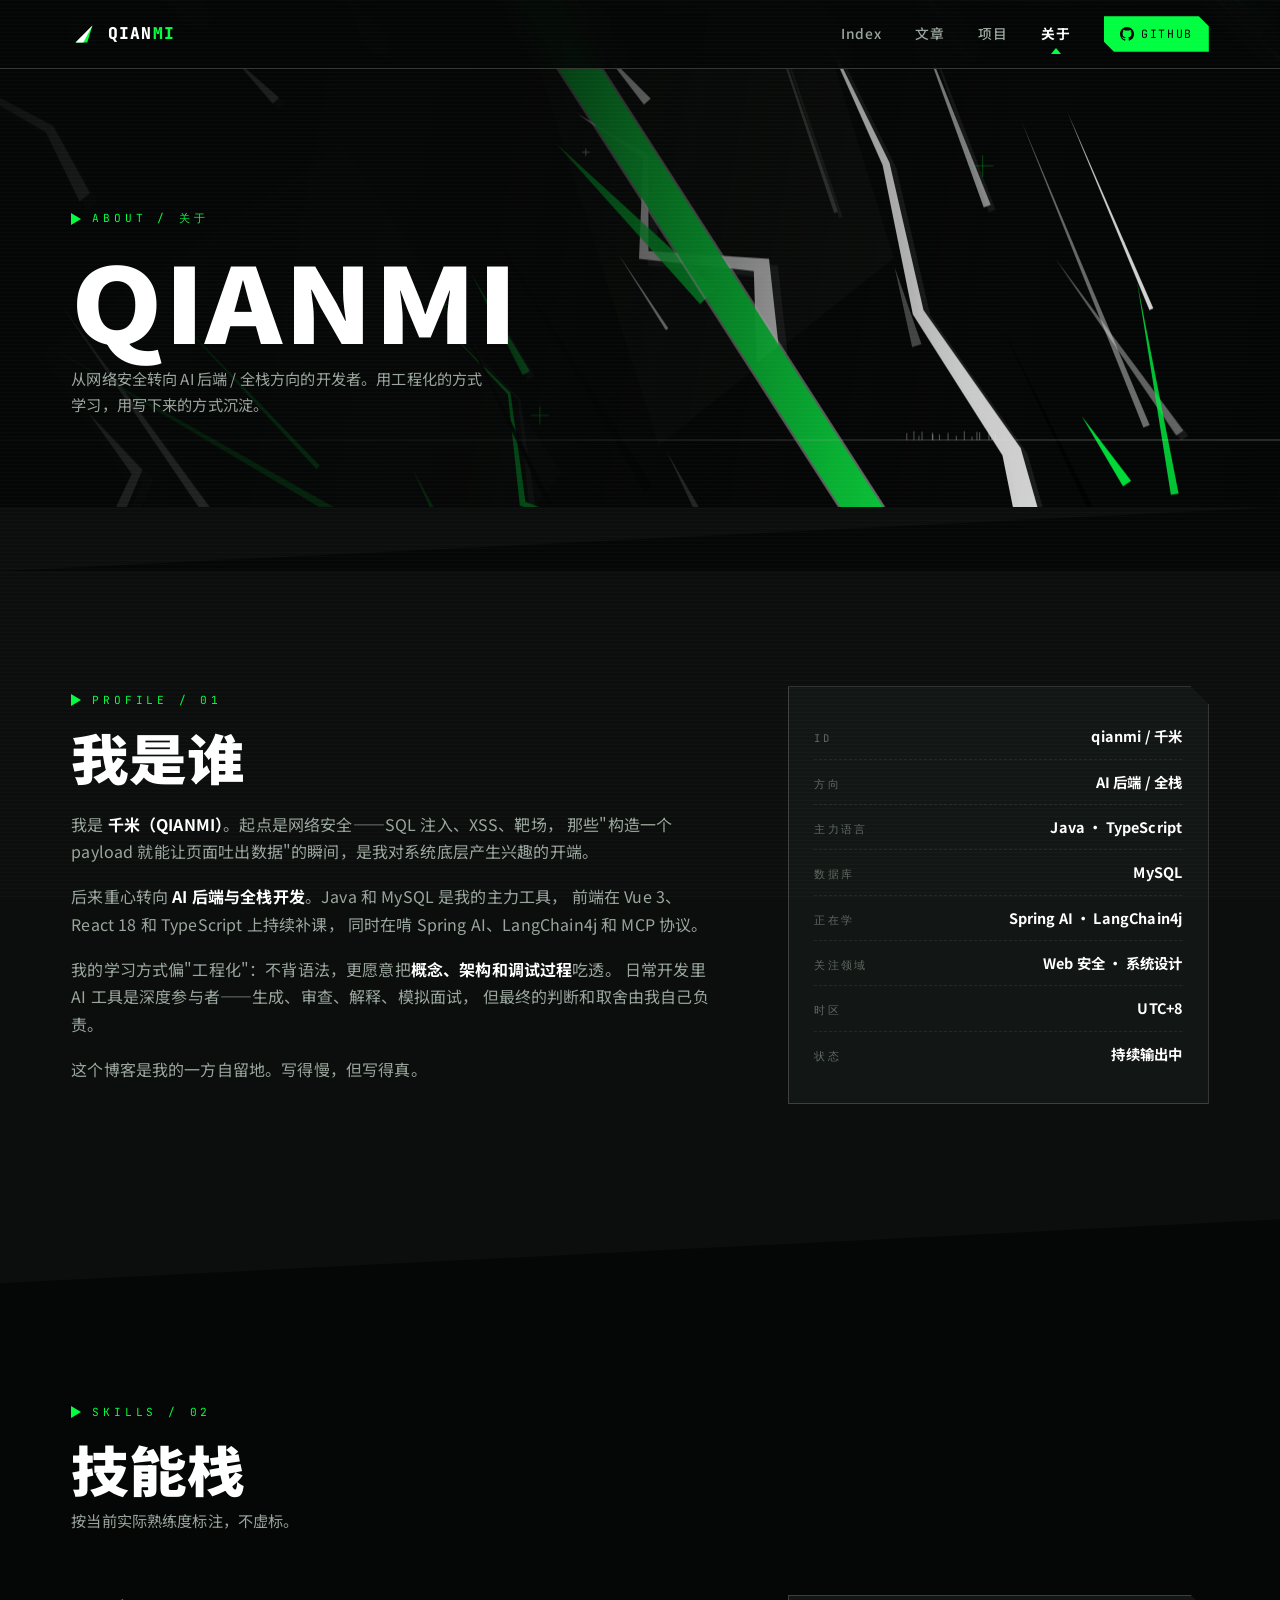
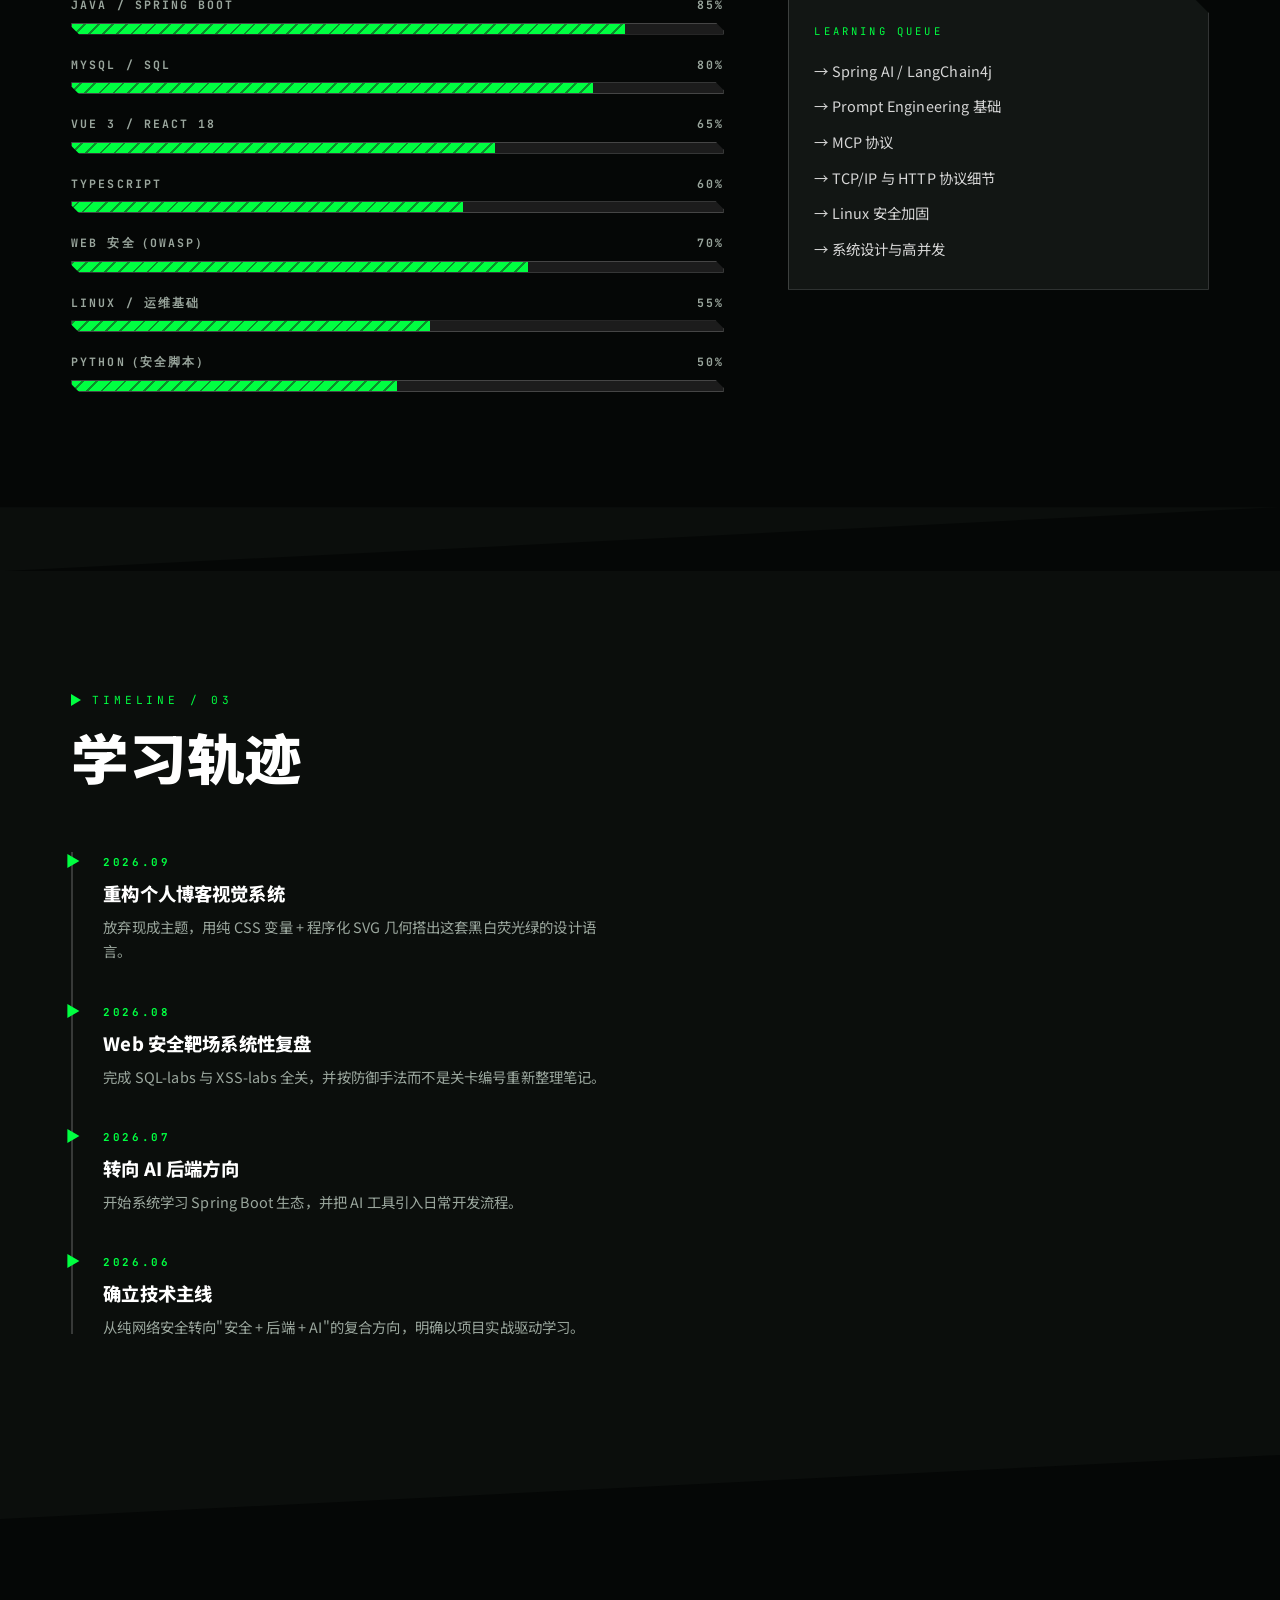
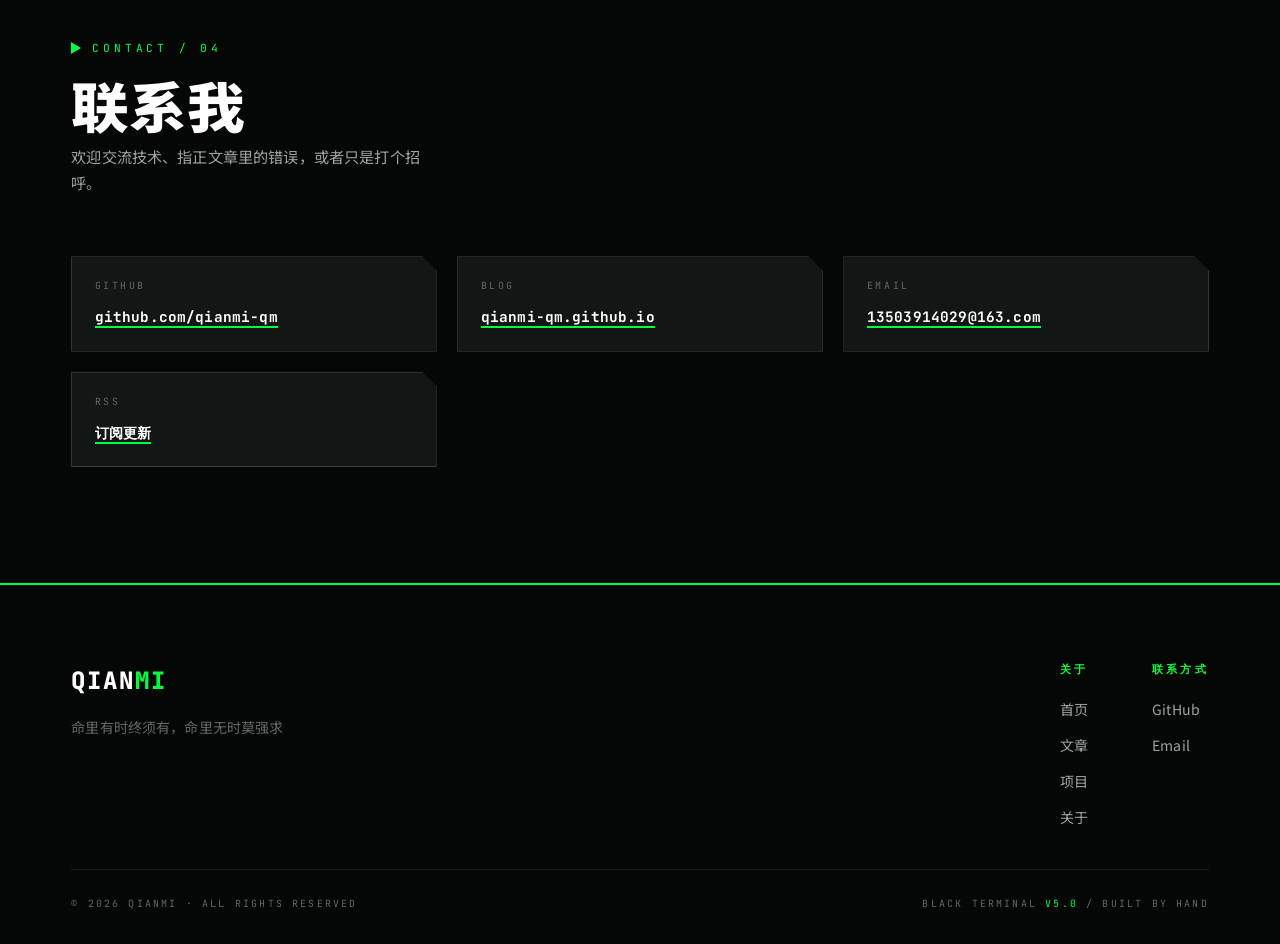
==== commit c441360a: "content: ticker 改为 千米/qianmi/Kilometer，更新座右铭、页脚标题与邮箱，千里改千米" ====
--- a/about.html
+++ b/about.html
@@ -4,7 +4,7 @@
 <meta charset="UTF-8">
 <meta name="viewport" content="width=device-width, initial-scale=1">
 <title>关于 // QIANMI</title>
-<meta name="description" content="关于千里（QIANMI）—— AI 后端 / 全栈开发者，关注 Web 安全与系统设计。">
+<meta name="description" content="关于千米（QIANMI）—— AI 后端 / 全栈开发者，关注 Web 安全与系统设计。">
 <link rel="icon" href="data:image/svg+xml,%3Csvg xmlns='http://www.w3.org/2000/svg' viewBox='0 0 40 40'%3E%3Crect width='40' height='40' fill='%23050706'/%3E%3Cpath d='M6 34 L34 6 L26 34 Z' fill='%2300ff41'/%3E%3Cpath d='M6 34 L34 6 L20 34 Z' fill='%23ffffff'/%3E%3C/svg%3E">
 <link rel="preconnect" href="https://fonts.googleapis.com">
 <link rel="preconnect" href="https://fonts.gstatic.com" crossorigin>
@@ -61,7 +61,7 @@
         <span class="kicker">Profile / 01</span>
         <h2 class="sec__title" style="margin-bottom:1.6rem">我是谁</h2>
         <p>
-          我是 <strong>千里（QIANMI）</strong>。起点是网络安全——SQL 注入、XSS、靶场，
+          我是 <strong>千米（QIANMI）</strong>。起点是网络安全——SQL 注入、XSS、靶场，
           那些"构造一个 payload 就能让页面吐出数据"的瞬间，是我对系统底层产生兴趣的开端。
         </p>
         <p>
@@ -81,7 +81,7 @@
 
       <aside class="about-facts reveal" data-delay="120">
         <dl style="margin:0">
-          <div class="fact"><dt>ID</dt><dd>qianmi / 千里</dd></div>
+          <div class="fact"><dt>ID</dt><dd>qianmi / 千米</dd></div>
           <div class="fact"><dt>方向</dt><dd>AI 后端 / 全栈</dd></div>
           <div class="fact"><dt>主力语言</dt><dd>Java · TypeScript</dd></div>
           <div class="fact"><dt>数据库</dt><dd>MySQL</dd></div>
@@ -207,7 +207,7 @@
       </dl>
       <dl class="contact-item" style="margin:0">
         <dt>Email</dt>
-        <dd><a href="mailto:qianmi@example.com">qianmi@example.com</a></dd>
+        <dd><a href="mailto:13503914029@163.com">13503914029@163.com</a></dd>
       </dl>
       <dl class="contact-item" style="margin:0">
         <dt>RSS</dt>
@@ -222,11 +222,11 @@
     <div class="footer__top">
       <div class="footer__brand">
         <span class="brand__text">Qian<em>mi</em></span>
-        <p>吵闹的都市里，总需要于一方自留地中，视真我。</p>
+        <p>命里有时终须有，命里无时莫强求</p>
       </div>
       <div class="footer__cols">
         <div class="footer__col">
-          <h4>Navigate</h4>
+          <h4>关于</h4>
           <ul>
             <li><a href="index.html">首页</a></li>
             <li><a href="archive.html">文章</a></li>
@@ -235,10 +235,10 @@
           </ul>
         </div>
         <div class="footer__col">
-          <h4>Elsewhere</h4>
+          <h4>联系方式</h4>
           <ul>
             <li><a href="https://github.com/qianmi-qm" target="_blank" rel="noopener">GitHub</a></li>
-            <li><a href="mailto:qianmi@example.com">Email</a></li>
+            <li><a href="mailto:13503914029@163.com">Email</a></li>
           </ul>
         </div>
       </div>
@@ -252,4 +252,4 @@
 
 <script src="assets/js/moss.js"></script>
 </body>
-</html>+</html>
--- a/assets/css/moss.css
+++ b/assets/css/moss.css
@@ -754,7 +754,7 @@
 .ticker__track {
   display: flex;
   width: max-content;
-  animation: ticker-run 26s linear infinite;
+  animation: ticker-run 40s linear infinite;
 }
 
 .ticker:hover .ticker__track {
@@ -778,7 +778,7 @@
   font-size: 0.8rem;
   font-weight: 800;
   letter-spacing: 0.24em;
-  text-transform: uppercase;
+  text-transform: none;
   white-space: nowrap;
   padding-inline: 1.4rem;
 }
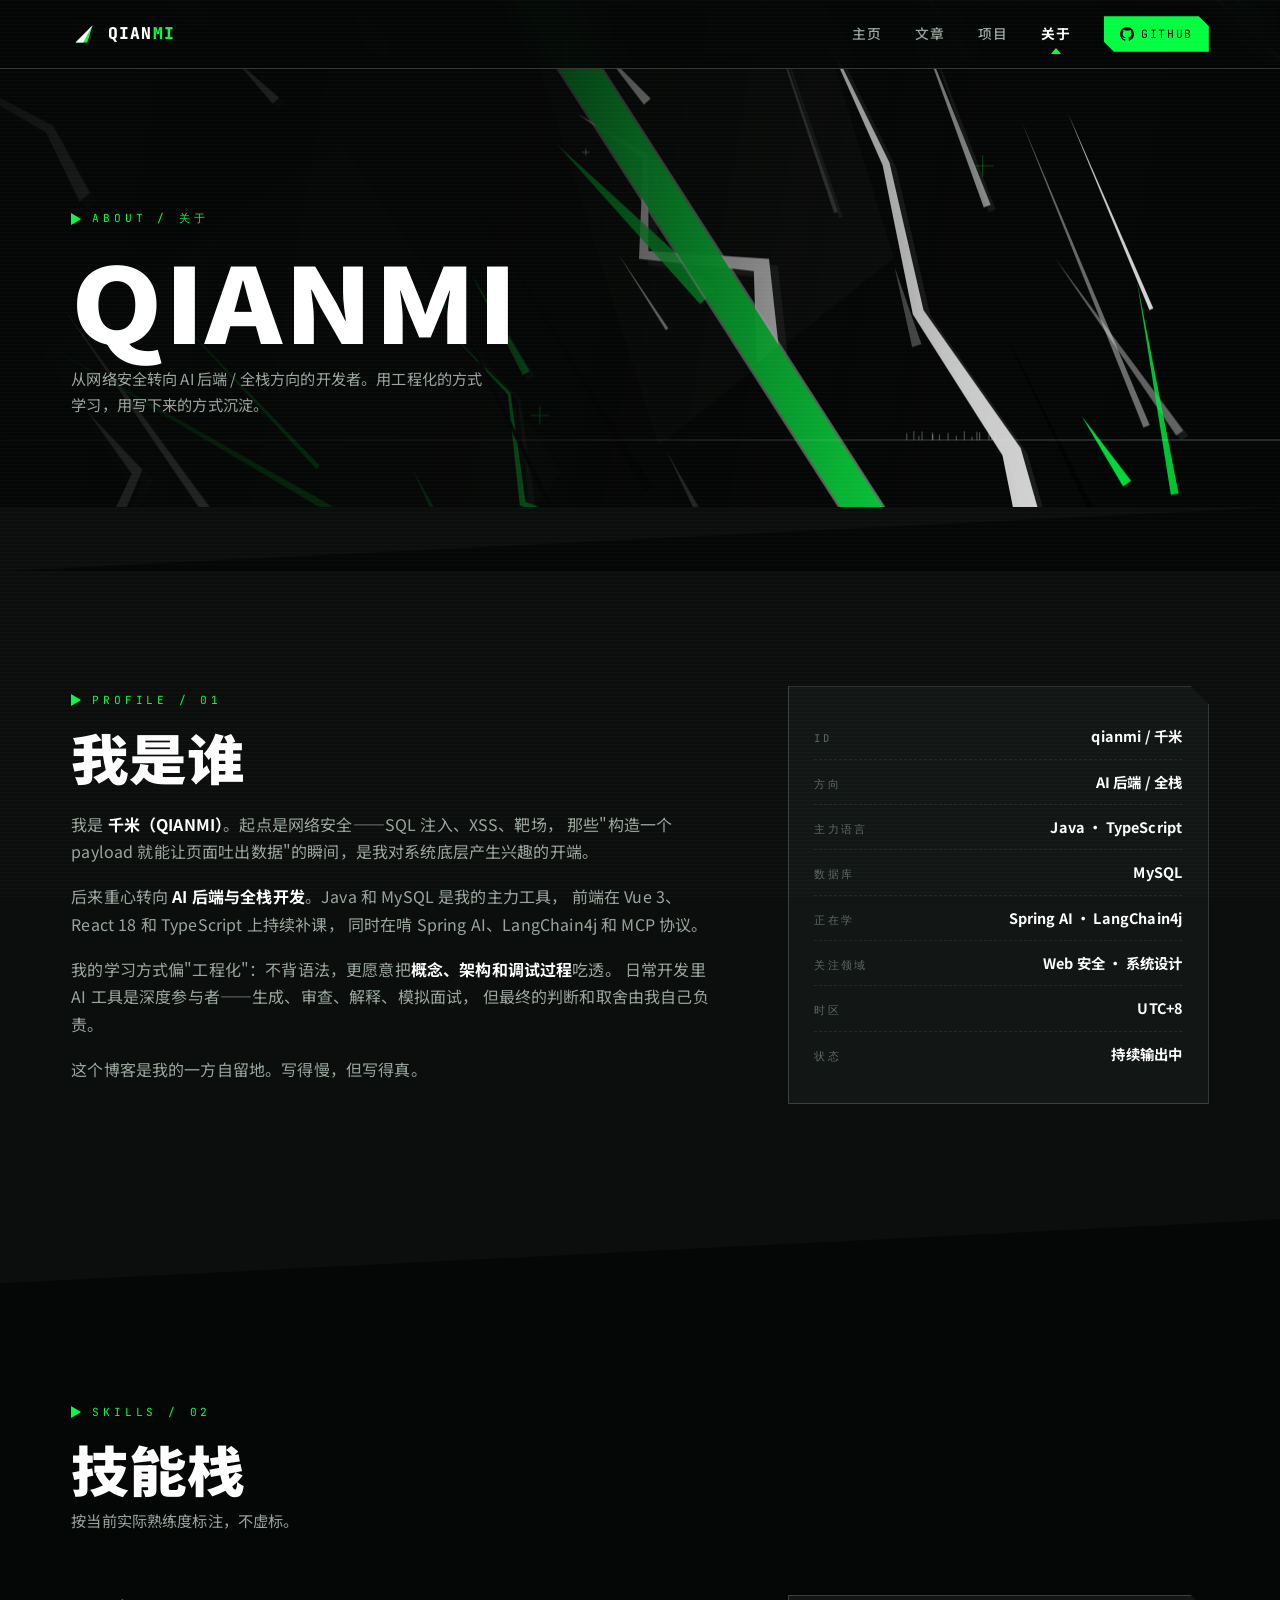
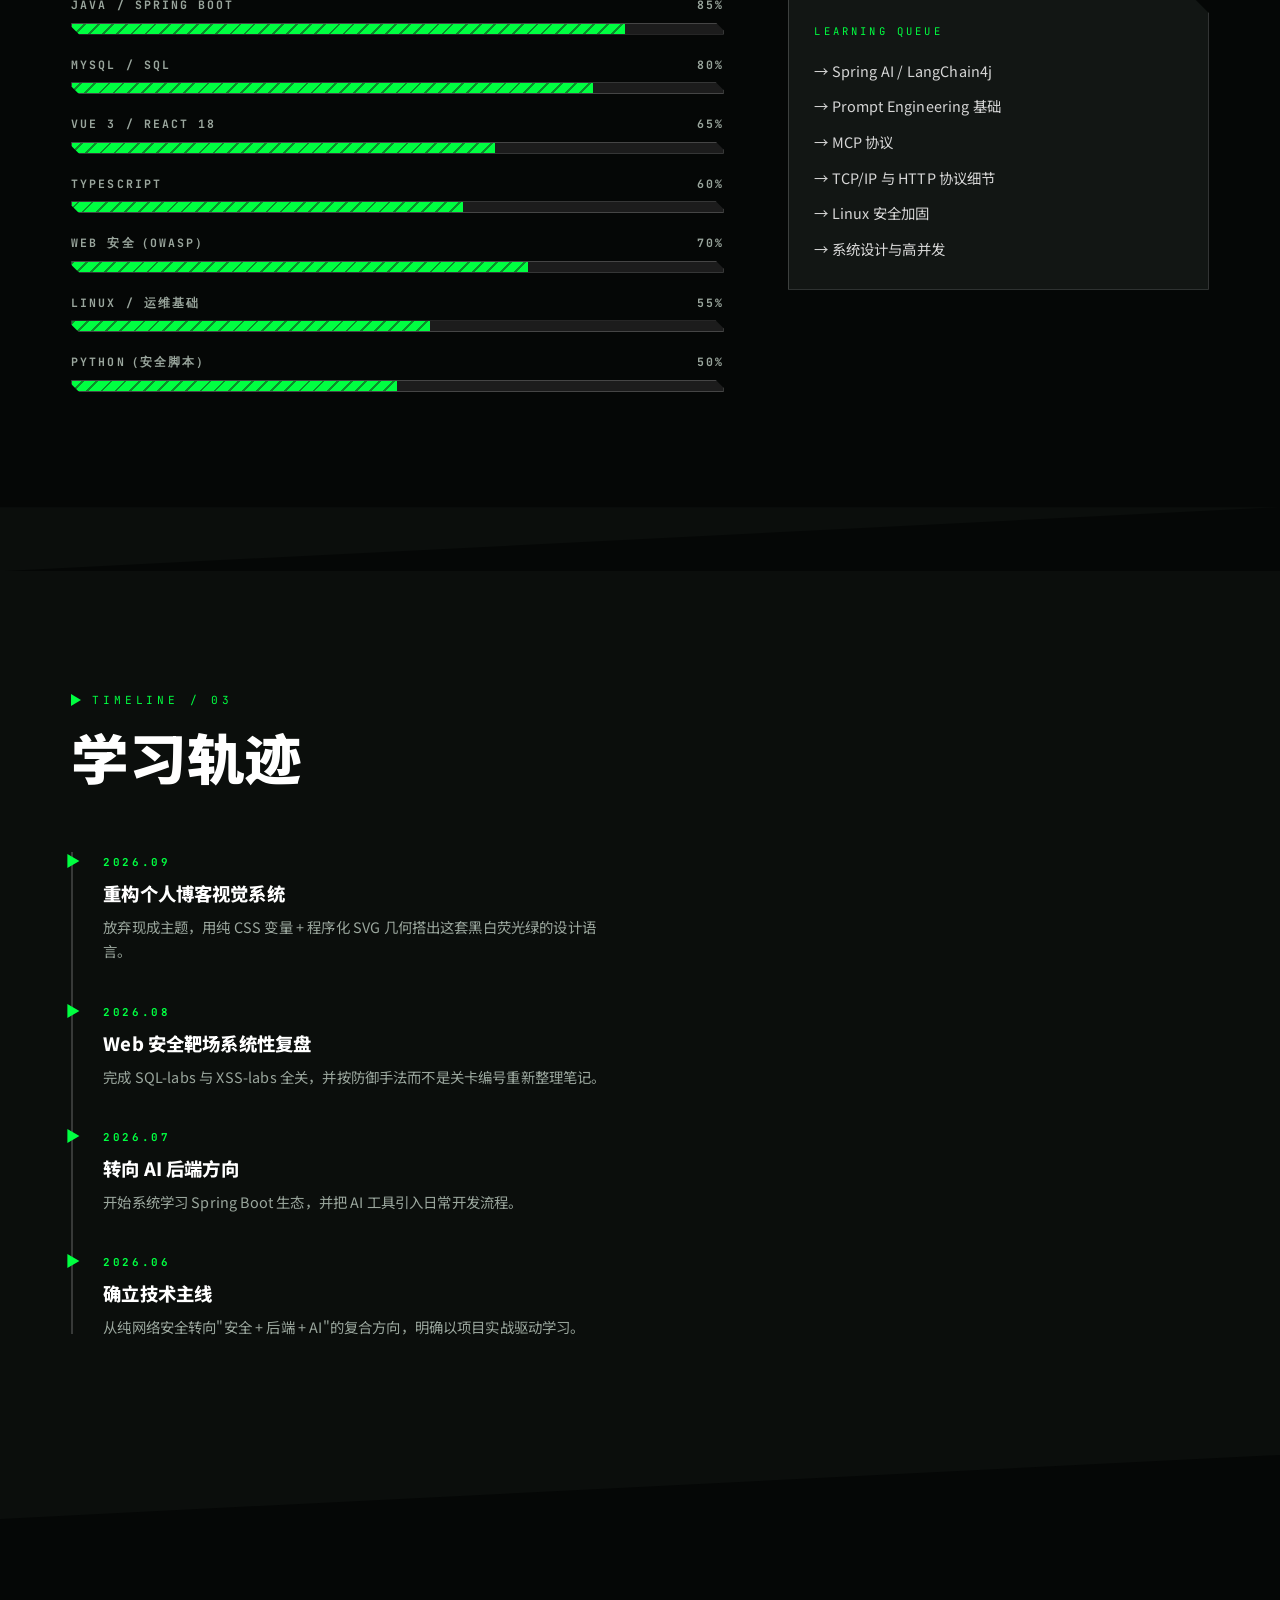
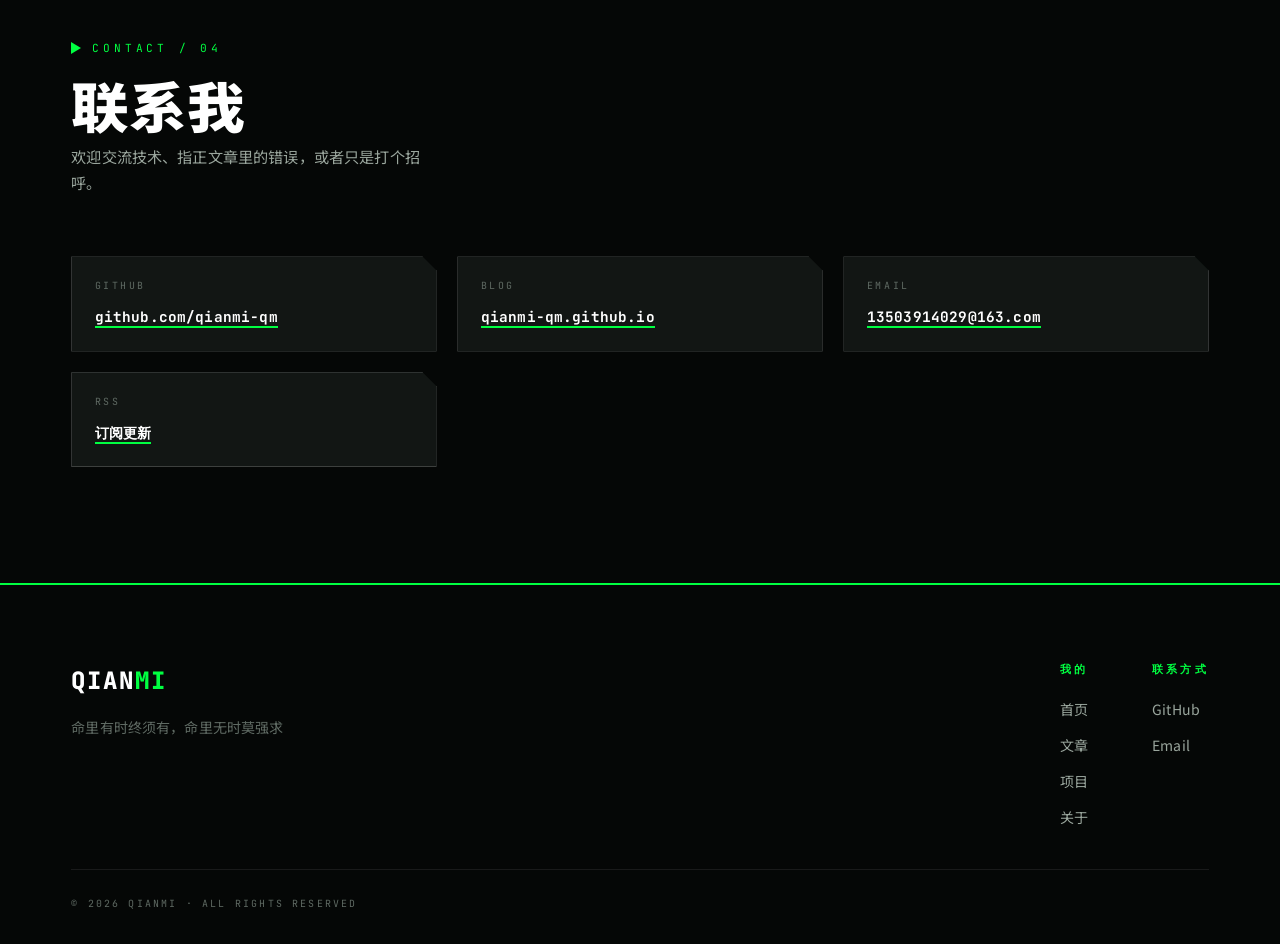
==== commit 070dd36a: "update: about.html" ====
--- a/about.html
+++ b/about.html
@@ -1,4 +1,4 @@
-<!DOCTYPE html>
+﻿<!DOCTYPE html>
 <html lang="zh-CN">
 <head>
 <meta charset="UTF-8">
@@ -24,7 +24,7 @@
       <span class="brand__text">Qian<em>mi</em></span>
     </a>
     <div class="nav__links">
-      <a class="nav__link" href="index.html">Index</a>
+      <a class="nav__link" href="index.html">主页</a>
       <a class="nav__link" href="archive.html">文章</a>
       <a class="nav__link" href="projects.html">项目</a>
       <a class="nav__link" href="about.html" aria-current="page">关于</a>
@@ -226,7 +226,7 @@
       </div>
       <div class="footer__cols">
         <div class="footer__col">
-          <h4>关于</h4>
+          <h4>我的</h4>
           <ul>
             <li><a href="index.html">首页</a></li>
             <li><a href="archive.html">文章</a></li>
@@ -245,7 +245,6 @@
     </div>
     <div class="footer__bottom">
       <span>© <span data-year>2026</span> QIANMI · ALL RIGHTS RESERVED</span>
-      <span>BLACK TERMINAL <em>v5.0</em> / BUILT BY HAND</span>
     </div>
   </div>
 </footer>
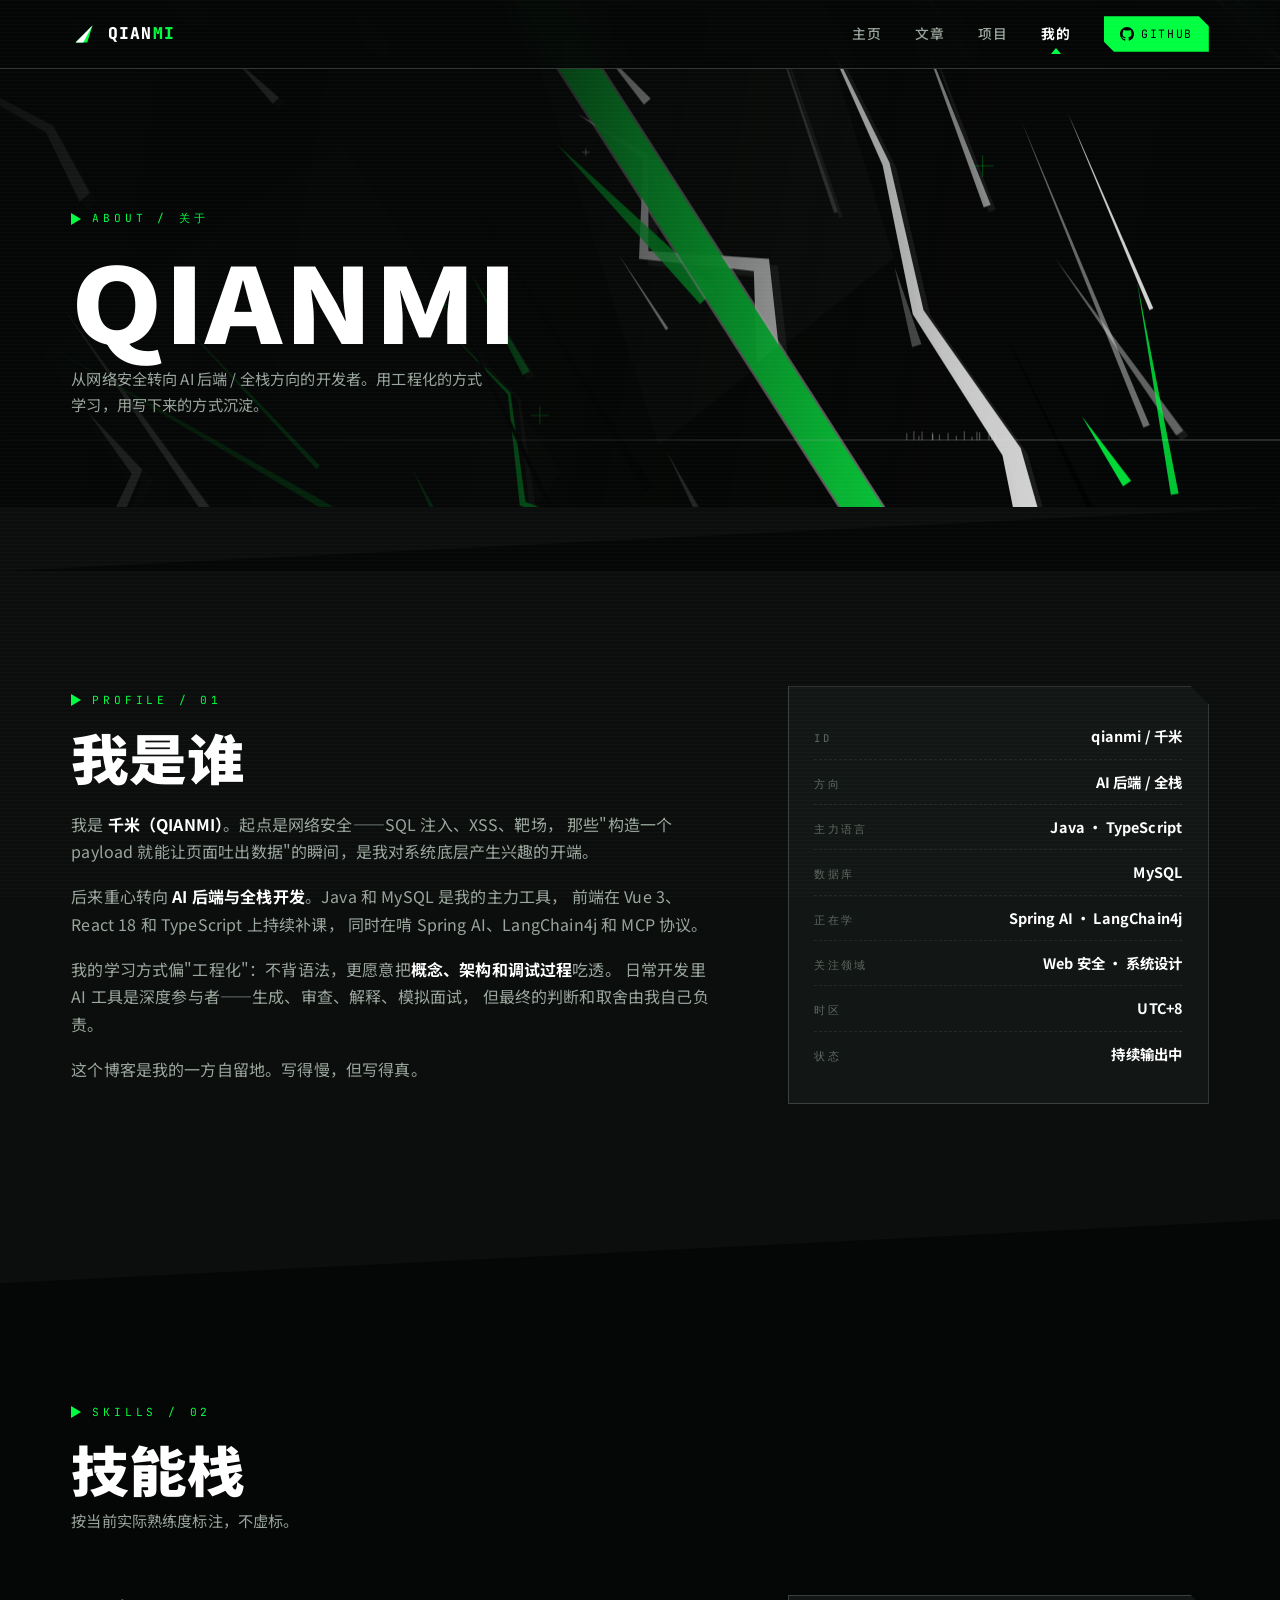
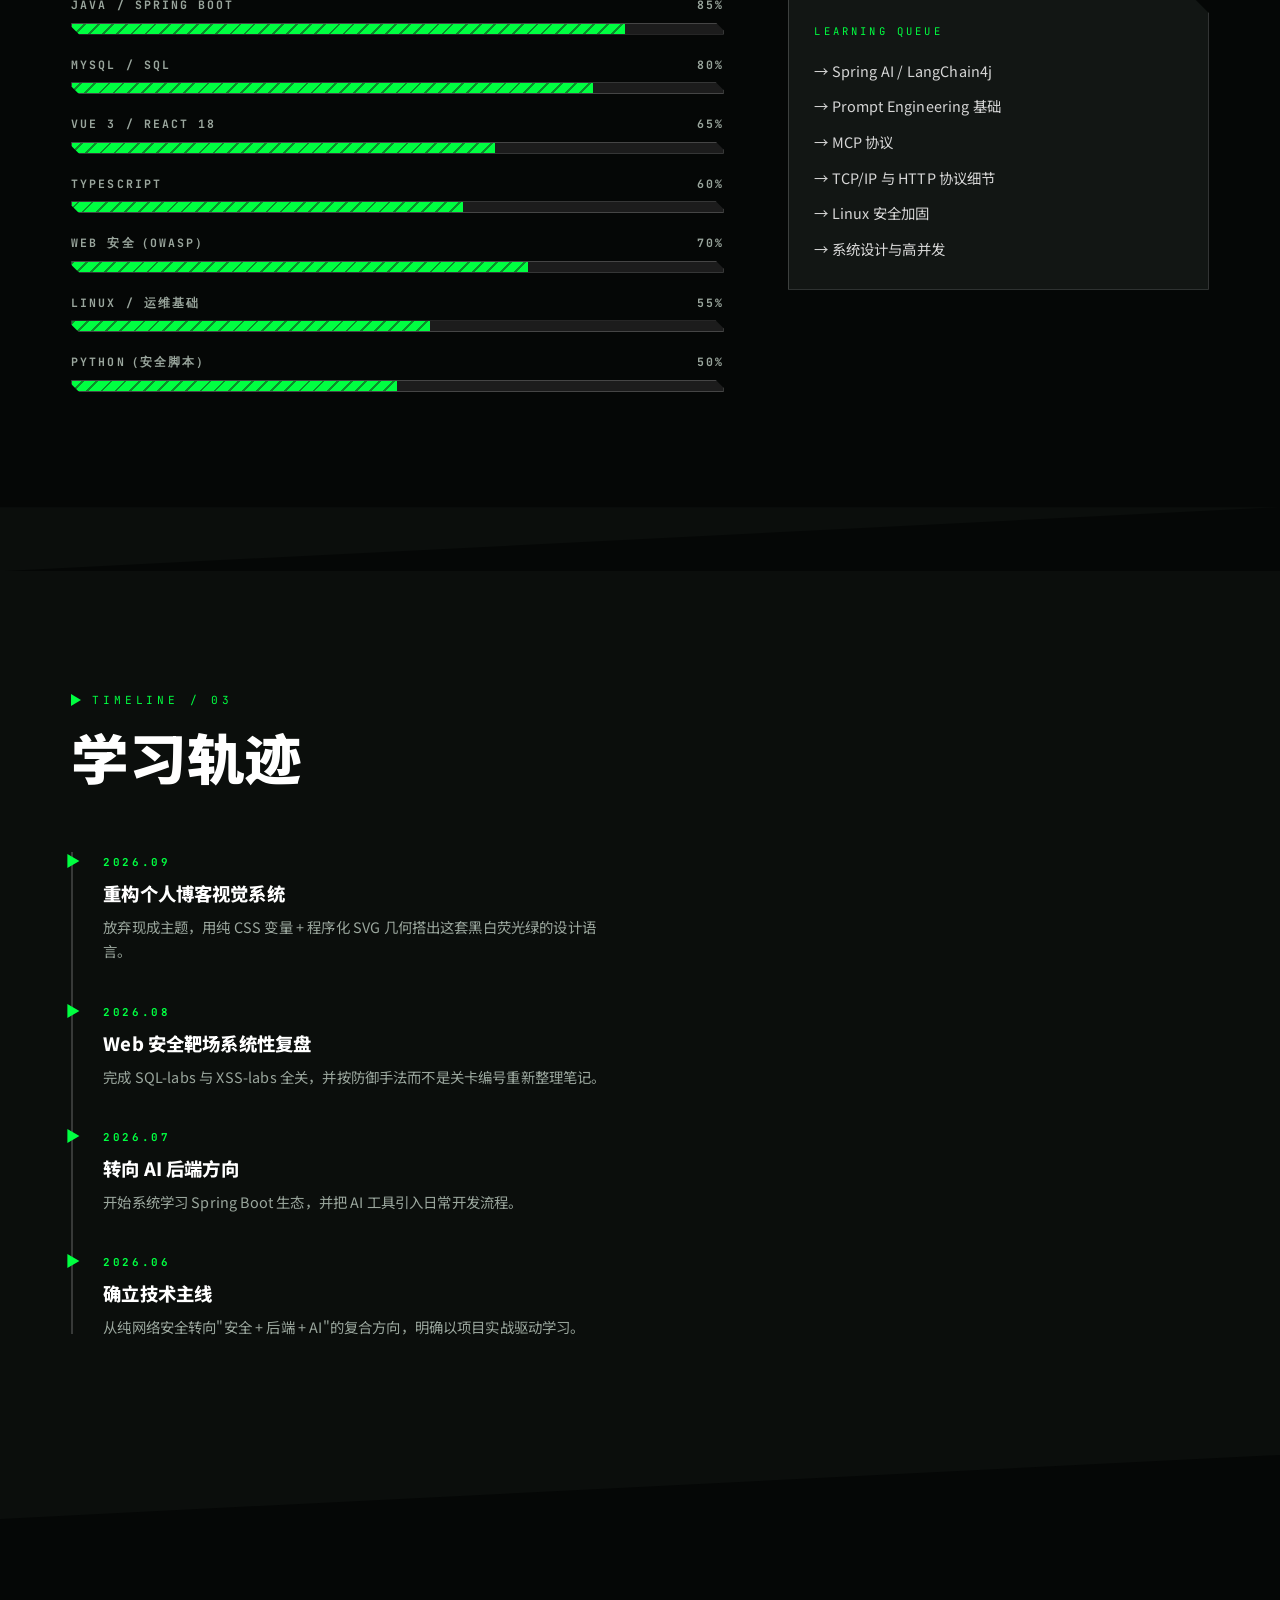
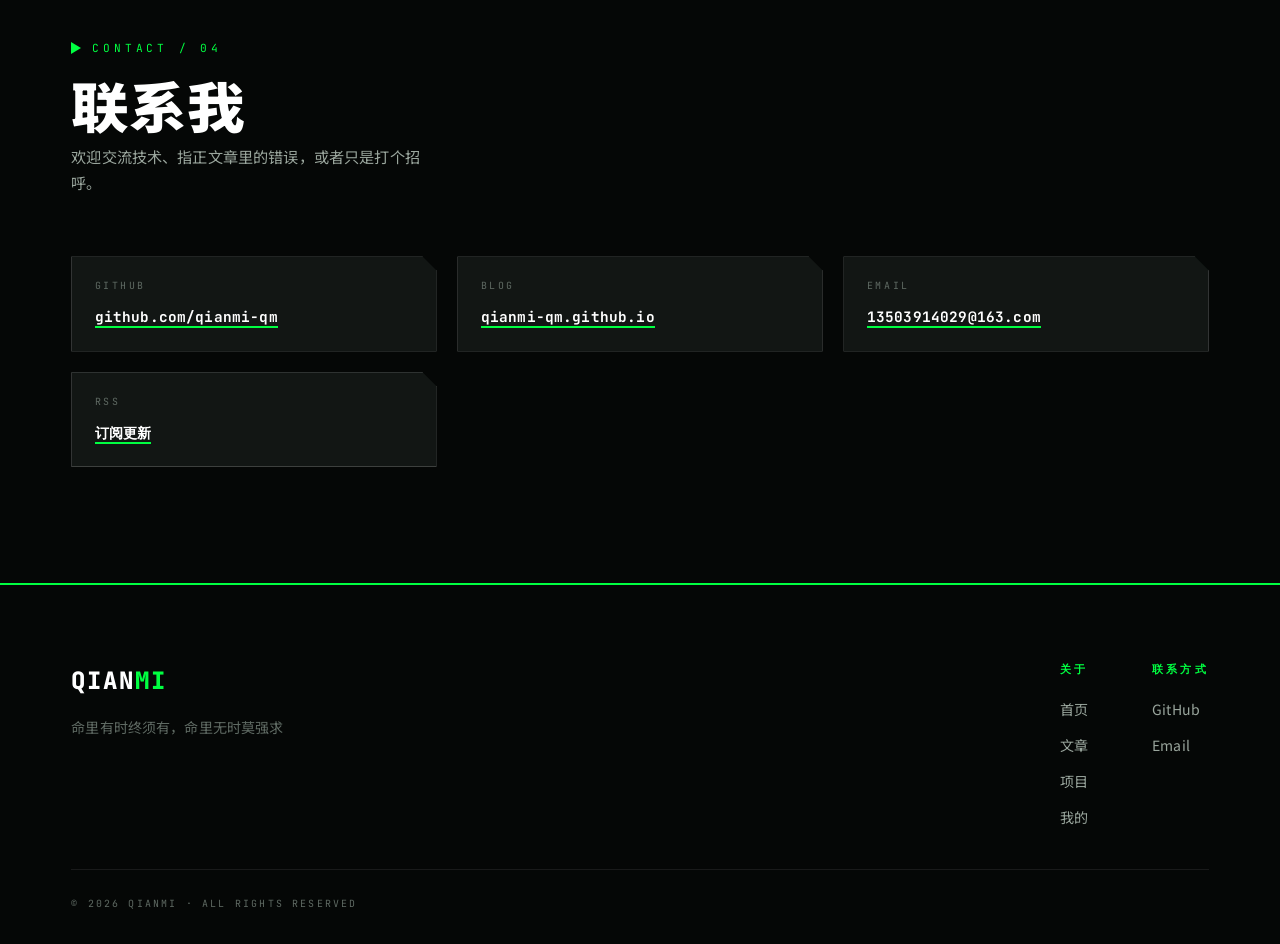
==== commit 8c93bc6c: "fix: 页脚标题改回关于，导航/列表的关于改为我的" ====
--- a/about.html
+++ b/about.html
@@ -27,7 +27,7 @@
       <a class="nav__link" href="index.html">主页</a>
       <a class="nav__link" href="archive.html">文章</a>
       <a class="nav__link" href="projects.html">项目</a>
-      <a class="nav__link" href="about.html" aria-current="page">关于</a>
+      <a class="nav__link" href="about.html" aria-current="page">我的</a>
       <a class="nav__gh" href="https://github.com/qianmi-qm" target="_blank" rel="noopener">
         <svg width="14" height="14" viewBox="0 0 16 16" fill="currentColor" aria-hidden="true"><path d="M8 0C3.58 0 0 3.58 0 8c0 3.54 2.29 6.53 5.47 7.59.4.07.55-.17.55-.38 0-.19-.01-.82-.01-1.49-2.01.37-2.53-.49-2.69-.94-.09-.23-.48-.94-.82-1.13-.28-.15-.68-.52-.01-.53.63-.01 1.08.58 1.23.82.72 1.21 1.87.87 2.33.66.07-.52.28-.87.51-1.07-1.78-.2-3.64-.89-3.64-3.95 0-.87.31-1.59.82-2.15-.08-.2-.36-1.02.08-2.12 0 0 .67-.21 2.2.82a7.4 7.4 0 0 1 2-.27c.68 0 1.36.09 2 .27 1.53-1.04 2.2-.82 2.2-.82.44 1.1.16 1.92.08 2.12.51.56.82 1.27.82 2.15 0 3.07-1.87 3.75-3.65 3.95.29.25.54.73.54 1.48 0 1.07-.01 1.93-.01 2.2 0 .21.15.46.55.38A8.01 8.01 0 0 0 16 8c0-4.42-3.58-8-8-8Z"/></svg>
         GitHub
@@ -226,12 +226,12 @@
       </div>
       <div class="footer__cols">
         <div class="footer__col">
-          <h4>我的</h4>
+          <h4>关于</h4>
           <ul>
             <li><a href="index.html">首页</a></li>
             <li><a href="archive.html">文章</a></li>
             <li><a href="projects.html">项目</a></li>
-            <li><a href="about.html">关于</a></li>
+            <li><a href="about.html">我的</a></li>
           </ul>
         </div>
         <div class="footer__col">
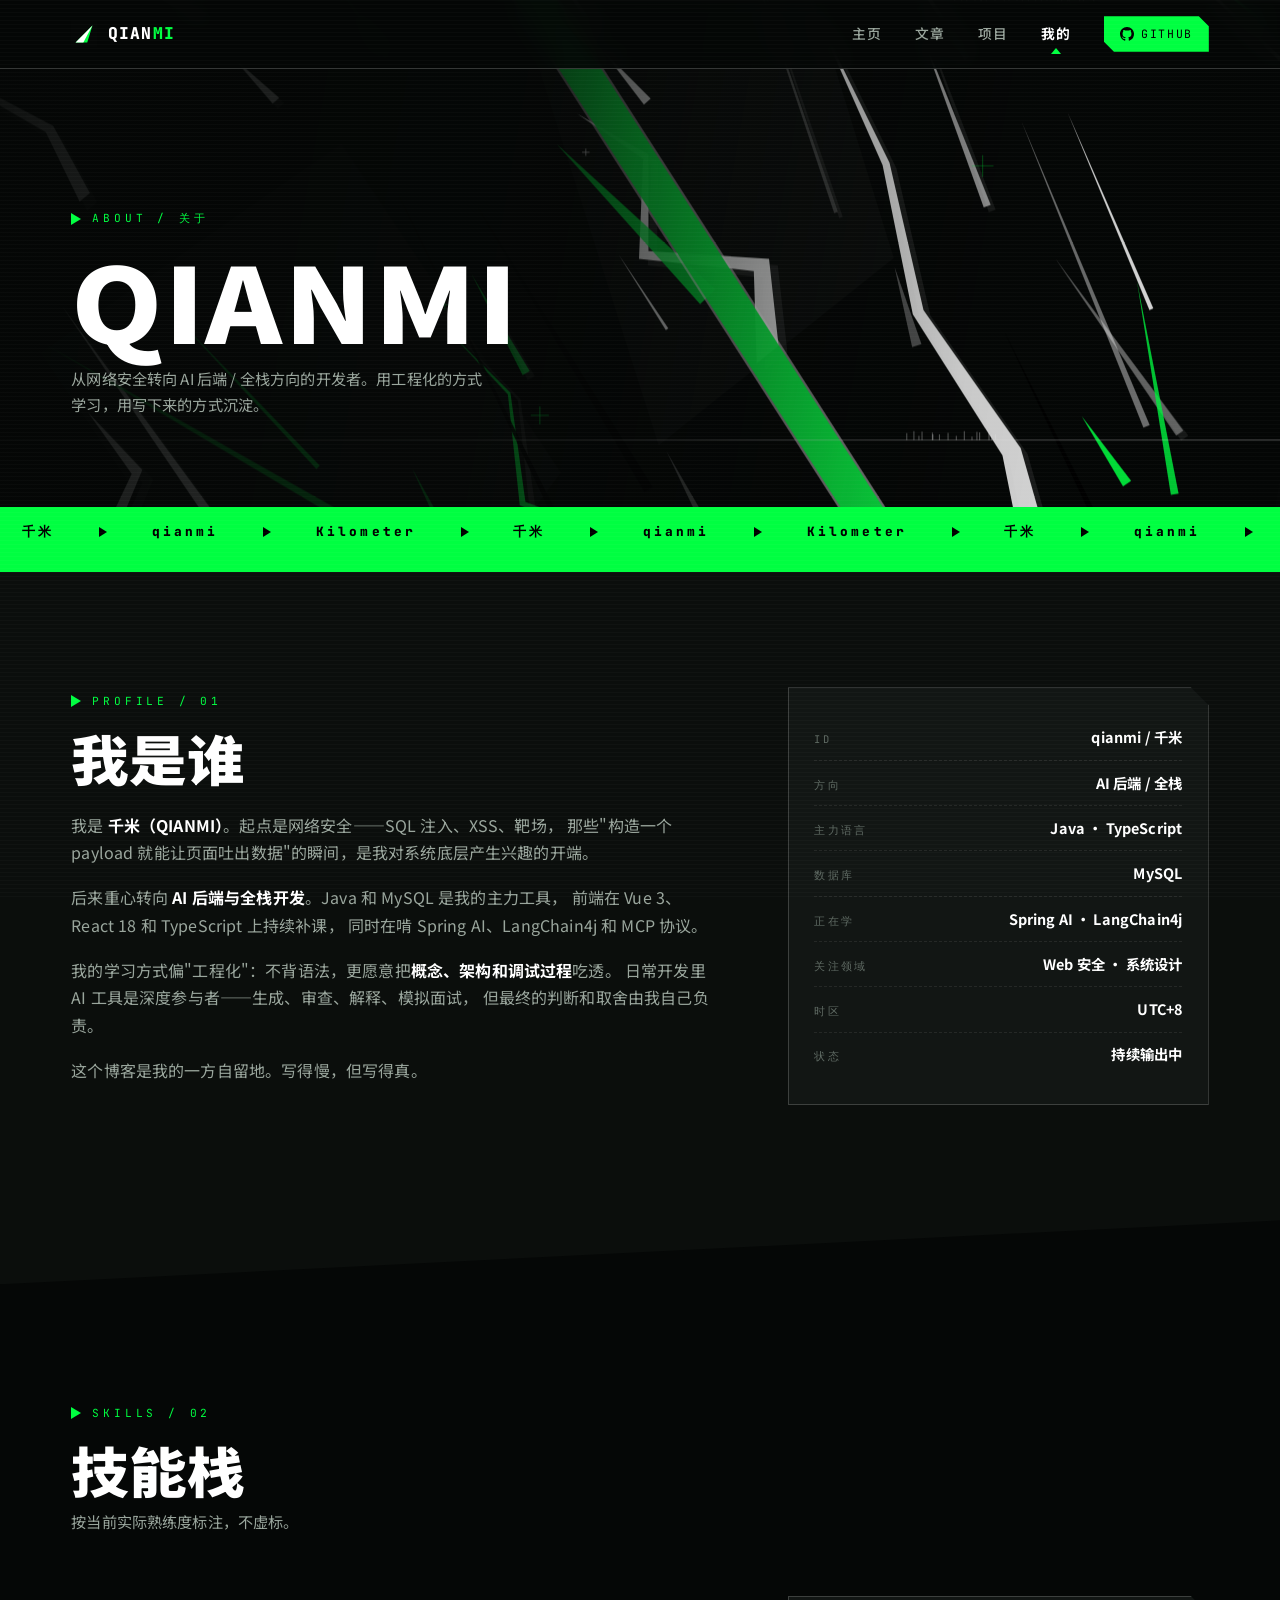
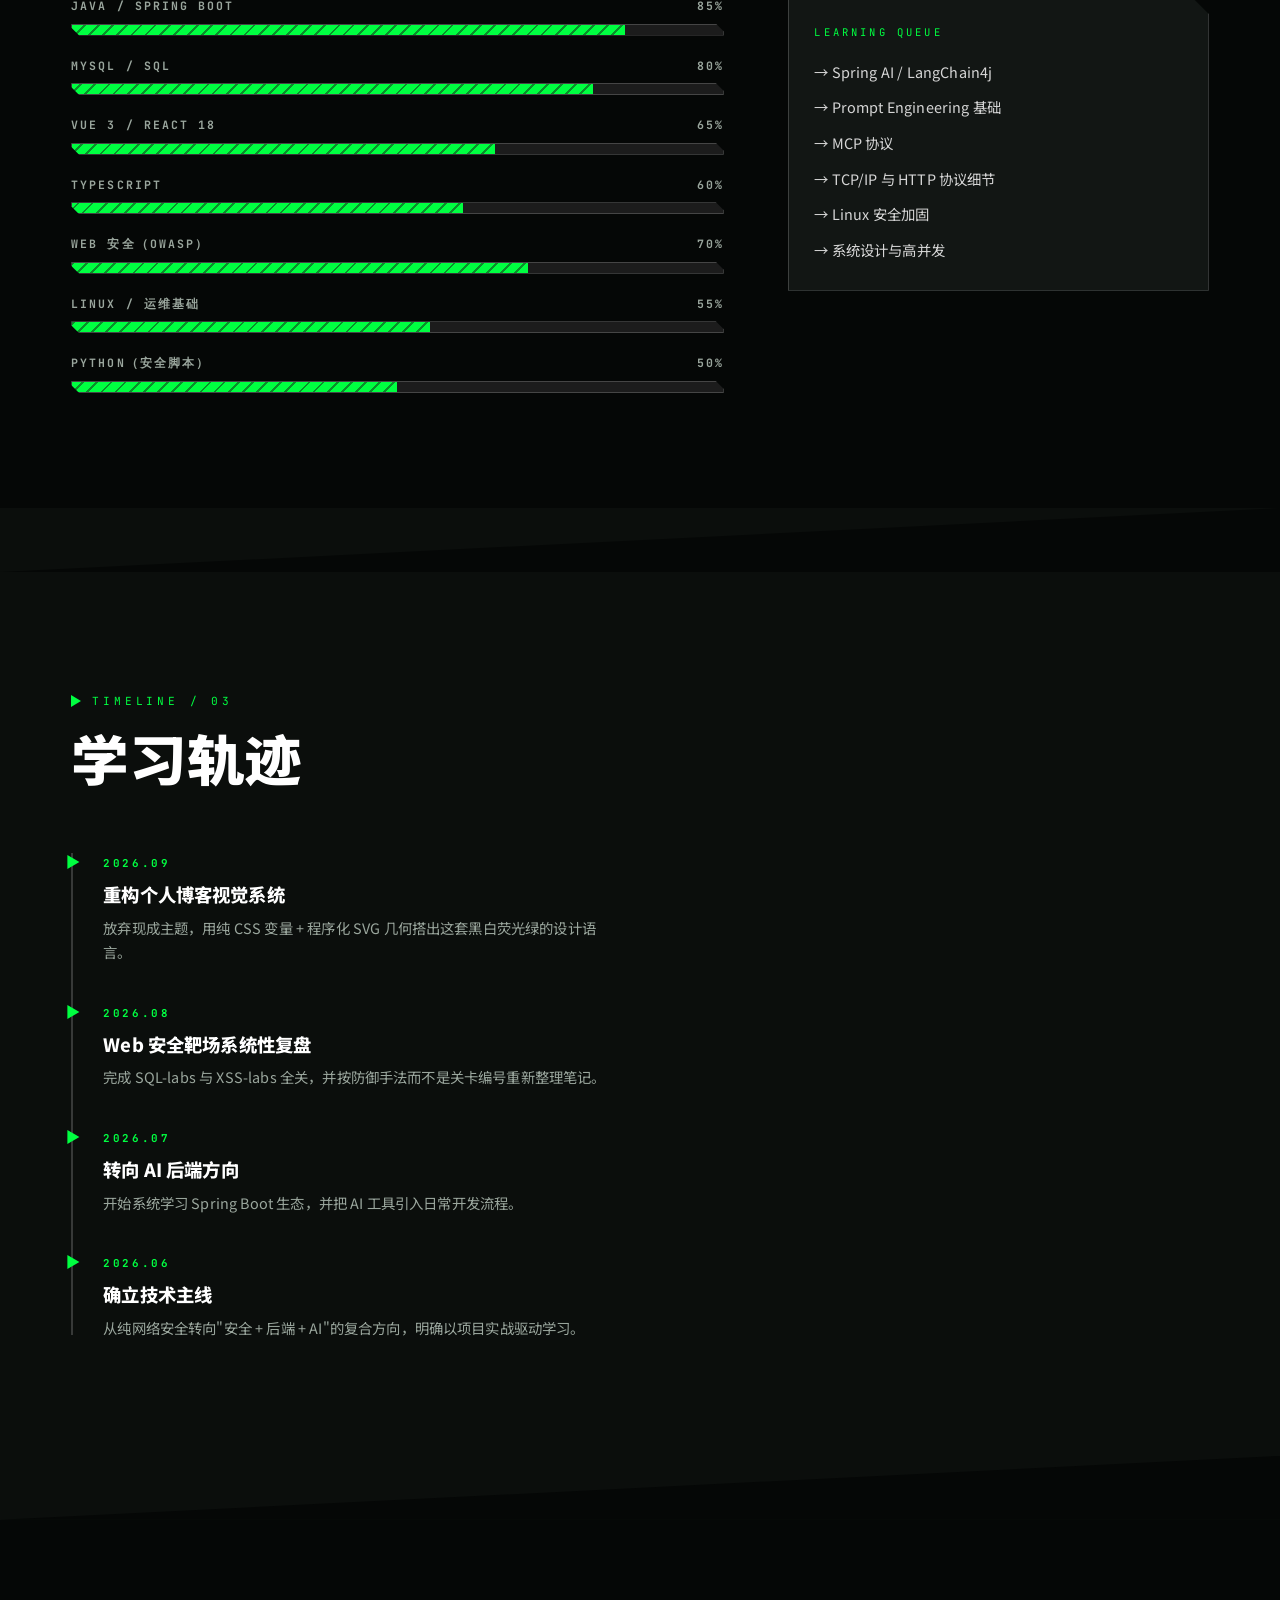
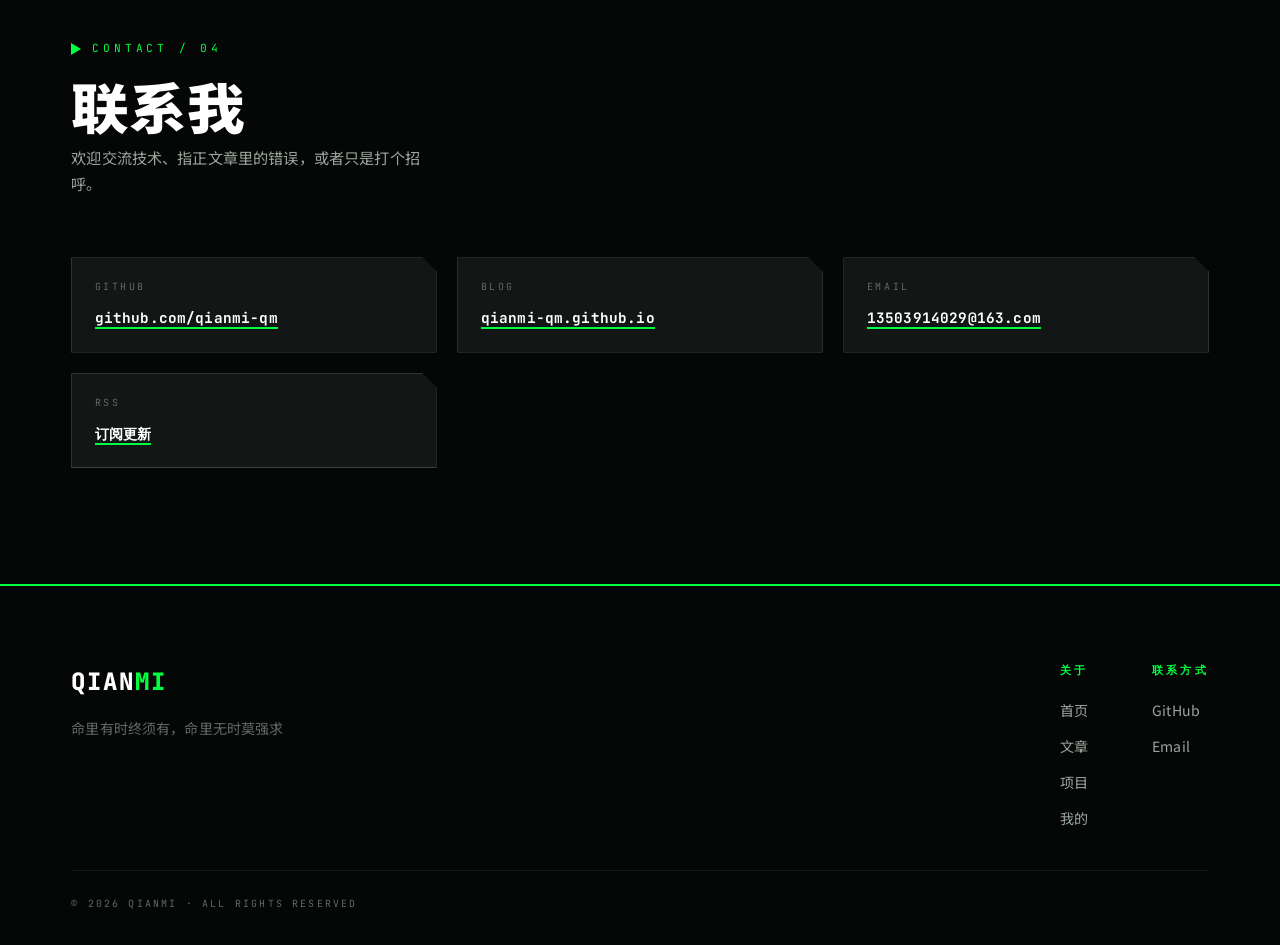
==== commit 7d9041cf: "feat: 跑马灯改从左往右、绿色装饰条改为完整条状并全站统一、新增像素风光标" ====
--- a/about.html
+++ b/about.html
@@ -52,7 +52,29 @@
   </div>
 </header>
 
-<div class="slant slant--ink-2 slant--rev" aria-hidden="true"></div>
+<!-- ========== 跑马灯 ========== -->
+<div class="ticker" aria-hidden="true">
+  <div class="ticker__track">
+    <div class="ticker__group">
+      <span class="ticker__item">千米</span><span class="ticker__item">qianmi</span><span class="ticker__item">Kilometer</span>
+      <span class="ticker__item">千米</span><span class="ticker__item">qianmi</span><span class="ticker__item">Kilometer</span>
+      <span class="ticker__item">千米</span><span class="ticker__item">qianmi</span><span class="ticker__item">Kilometer</span>
+      <span class="ticker__item">千米</span><span class="ticker__item">qianmi</span><span class="ticker__item">Kilometer</span>
+      <span class="ticker__item">千米</span><span class="ticker__item">qianmi</span><span class="ticker__item">Kilometer</span>
+      <span class="ticker__item">千米</span><span class="ticker__item">qianmi</span><span class="ticker__item">Kilometer</span>
+    </div>
+    <div class="ticker__group">
+      <span class="ticker__item">千米</span><span class="ticker__item">qianmi</span><span class="ticker__item">Kilometer</span>
+      <span class="ticker__item">千米</span><span class="ticker__item">qianmi</span><span class="ticker__item">Kilometer</span>
+      <span class="ticker__item">千米</span><span class="ticker__item">qianmi</span><span class="ticker__item">Kilometer</span>
+      <span class="ticker__item">千米</span><span class="ticker__item">qianmi</span><span class="ticker__item">Kilometer</span>
+      <span class="ticker__item">千米</span><span class="ticker__item">qianmi</span><span class="ticker__item">Kilometer</span>
+      <span class="ticker__item">千米</span><span class="ticker__item">qianmi</span><span class="ticker__item">Kilometer</span>
+    </div>
+  </div>
+</div>
+
+<div class="neon-bar" aria-hidden="true"></div>
 
 <section class="sec sec--ink-2">
   <div class="wrap">
--- a/assets/css/moss.css
+++ b/assets/css/moss.css
@@ -748,7 +748,6 @@
   color: var(--ink);
   overflow: hidden;
   padding-block: 0.85rem;
-  clip-path: polygon(0 0, 100% 0, 100% calc(100% - 14px), calc(100% - 30px) 100%, 0 100%);
 }
 
 .ticker__track {
@@ -762,7 +761,8 @@
 }
 
 @keyframes ticker-run {
-  to { transform: translateX(-50%); }
+  from { transform: translateX(-50%); }
+  to   { transform: translateX(0); }
 }
 
 .ticker__group {
@@ -791,6 +791,12 @@
   border-top: 5px solid transparent;
   border-bottom: 5px solid transparent;
   border-left: 8px solid var(--ink);
+}
+
+/* 荧光绿装饰条：完整条状（替代原来的楔形过渡带） */
+.neon-bar {
+  height: clamp(10px, 1.4vw, 16px);
+  background: var(--neon);
 }
 
 /* ---------- 10. 归档列表卡 ---------- */
@@ -1842,4 +1848,30 @@
     opacity: 1;
     transform: none;
   }
+}
+
+/* ---------- 像素风光标 ---------- */
+html,
+body {
+  cursor: url("../img/cursor-default.png") 2 2, auto;
+}
+
+a,
+button,
+input,
+textarea,
+select,
+summary,
+label,
+.btn,
+.filter,
+.brand,
+.nav__link,
+.nav__gh,
+.nav__toggle,
+.post-card,
+.post-tile,
+.proj-card,
+[role="button"] {
+  cursor: url("../img/cursor-pointer.png") 12 4, pointer;
 }
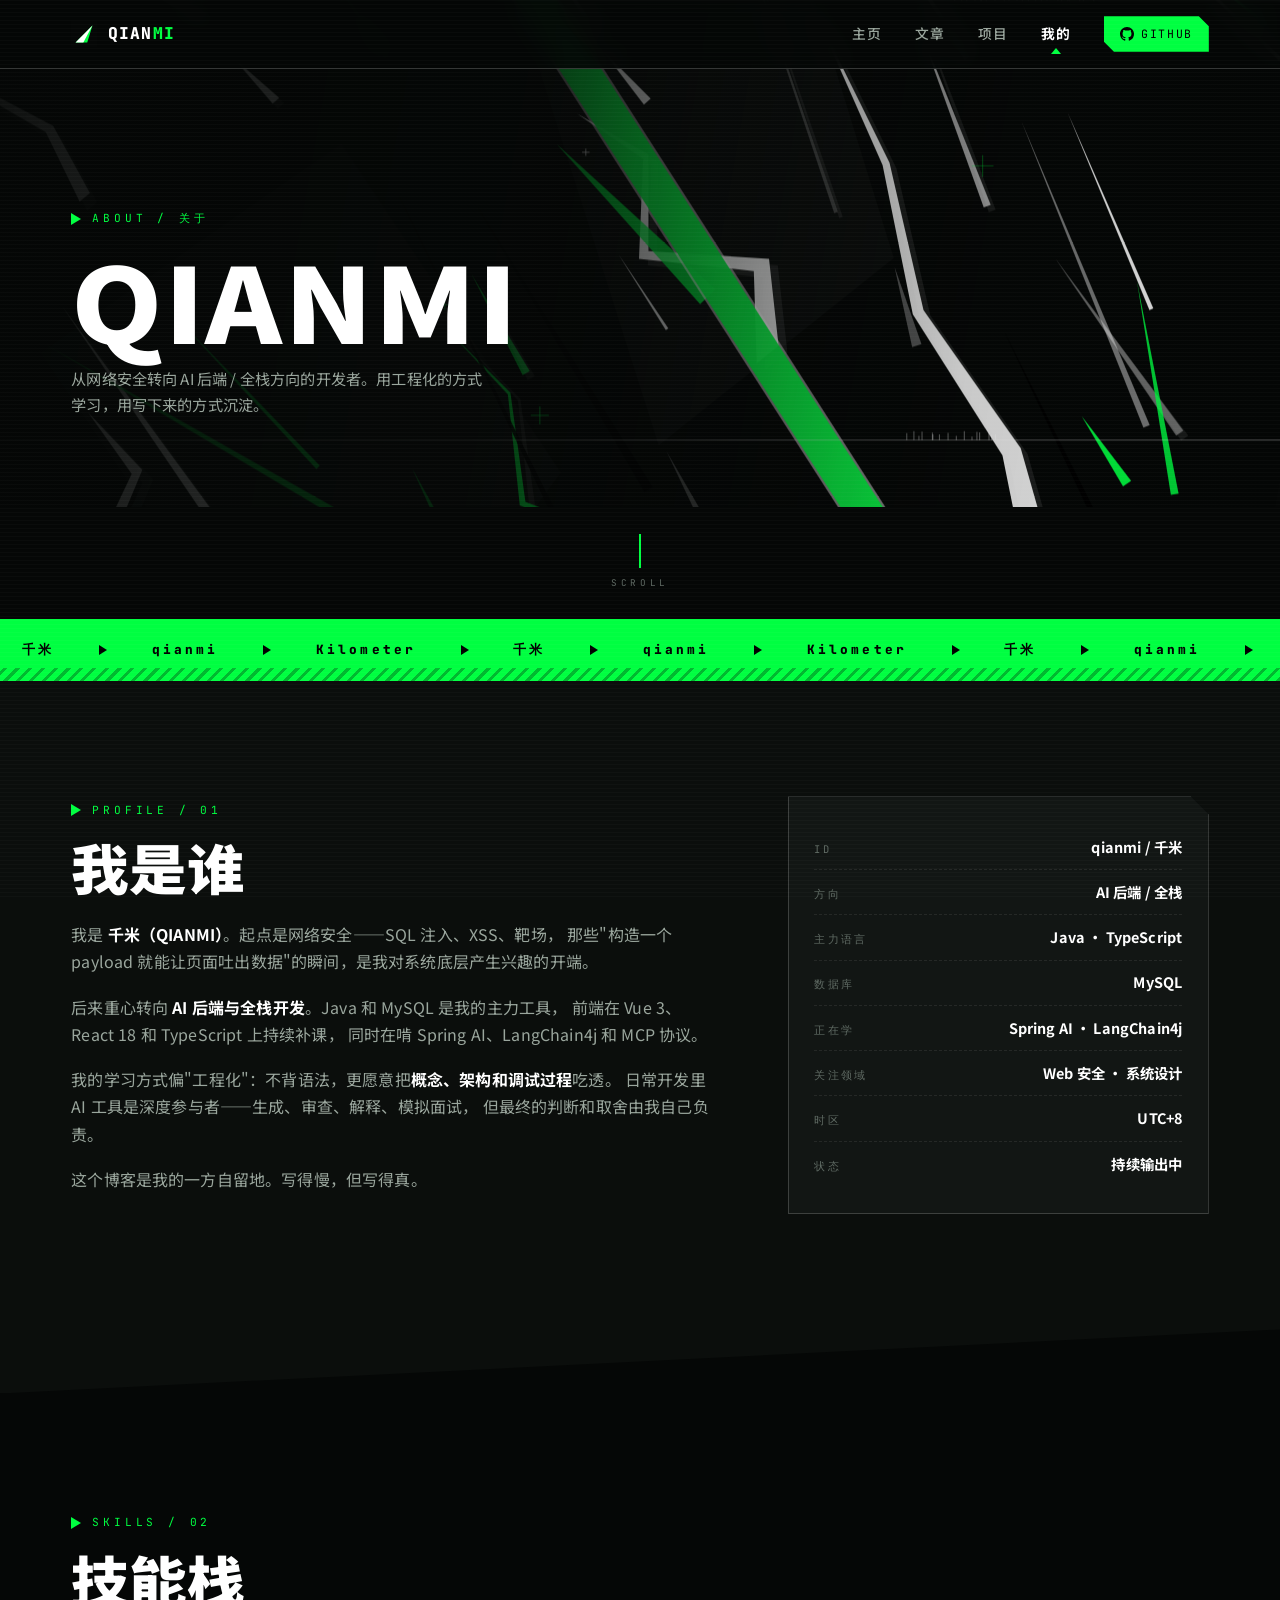
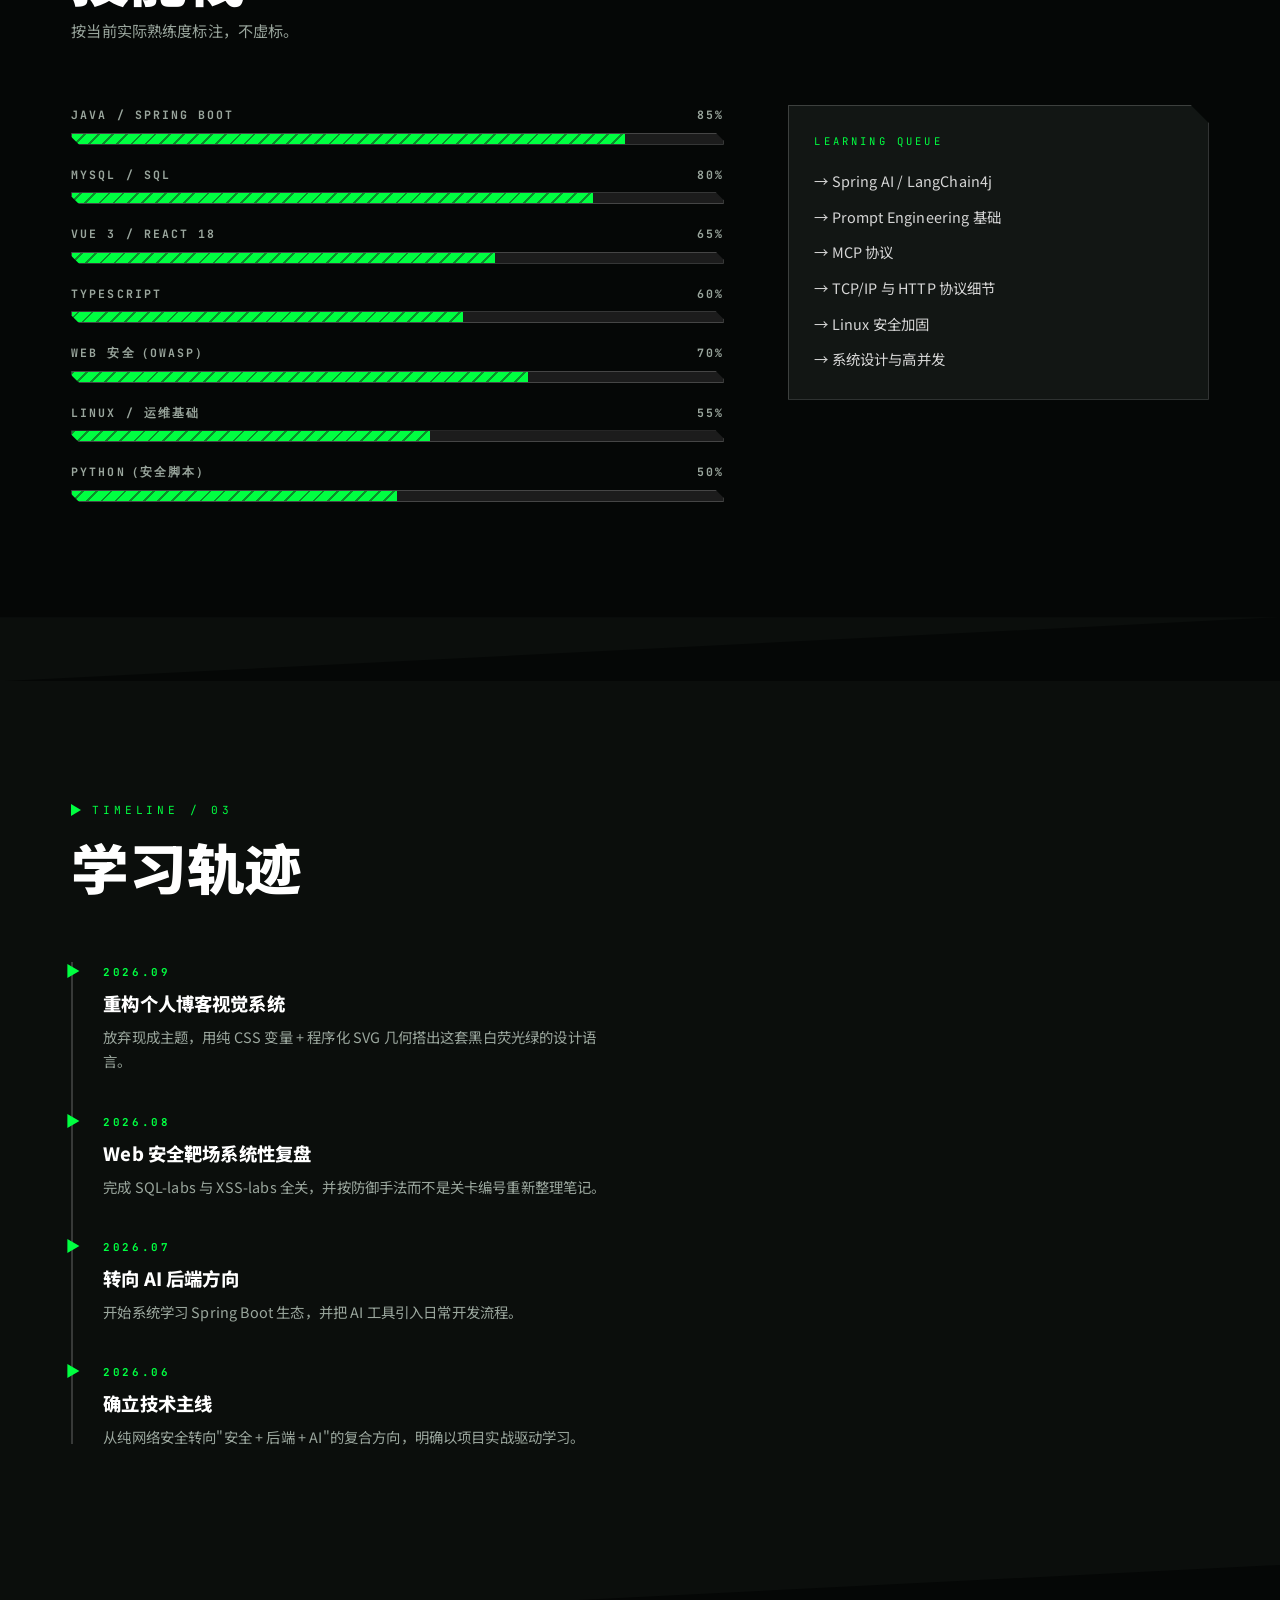
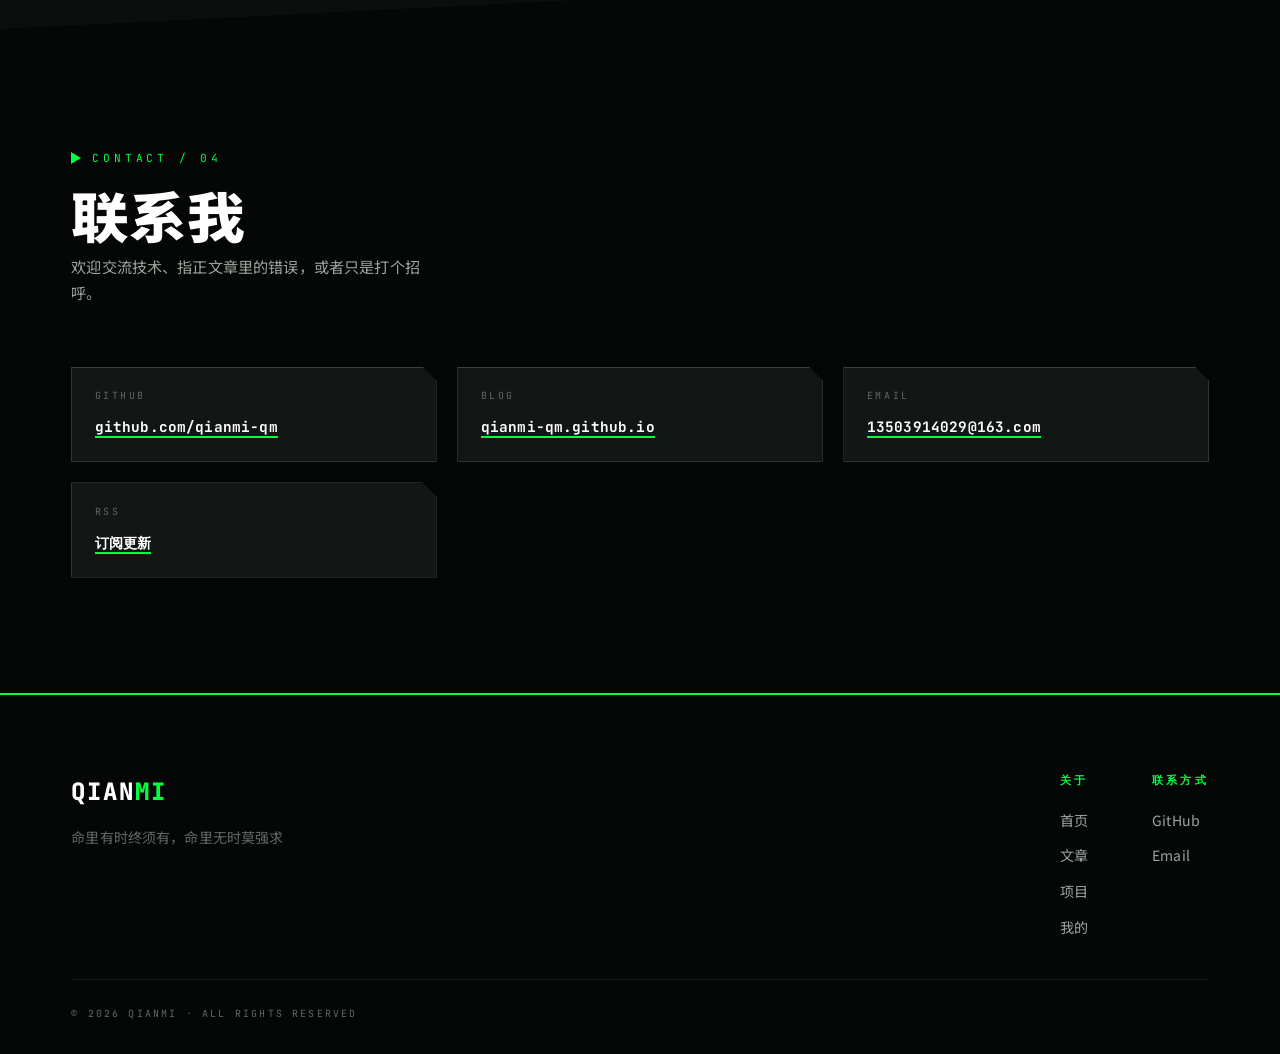
==== commit 4e1a79b9: "feat: 跑马灯上方统一加 SCROLL 指示器、文字在绿色块内垂直居中并加装饰纹理条、撤回像素光标" ====
--- a/about.html
+++ b/about.html
@@ -52,7 +52,12 @@
   </div>
 </header>
 
-<!-- ========== 跑马灯 ========== -->
+<!-- ========== 滚动提示 + 跑马灯 ========== -->
+<div class="scroll-hint scroll-hint--strip" aria-hidden="true">
+  <i></i>
+  <span>Scroll</span>
+</div>
+
 <div class="ticker" aria-hidden="true">
   <div class="ticker__track">
     <div class="ticker__group">
--- a/assets/css/moss.css
+++ b/assets/css/moss.css
@@ -38,6 +38,7 @@
   --gutter: clamp(1.15rem, 4vw, 3.5rem);
 
   --cut: 18px;              /* 斜切角尺寸 */
+  --strip-h: clamp(9px, 1.2vw, 13px);   /* 跑马灯下方装饰条高度 */
   --ease: cubic-bezier(0.16, 1, 0.3, 1);
 }
 
@@ -741,13 +742,24 @@
   60%, 100% { transform: translateY(100%); }
 }
 
+/* 跑马灯上方的滚动提示：静态流式版本（hero 内那枚为绝对定位） */
+.scroll-hint--strip {
+  position: static;
+  left: auto;
+  bottom: auto;
+  transform: none;
+  padding-block: clamp(1.1rem, 2.6vw, 1.7rem);
+}
+
 /* ---------- 9. 跑马灯 ---------- */
 .ticker {
   position: relative;
   background: var(--neon);
   color: var(--ink);
   overflow: hidden;
-  padding-block: 0.85rem;
+  /* 文字在「跑马灯 + 下方装饰条」整块荧光绿里上下等距 */
+  padding-top: calc(0.85rem + var(--strip-h) / 2);
+  padding-bottom: calc(0.85rem - var(--strip-h) / 2);
 }
 
 .ticker__track {
@@ -793,10 +805,15 @@
   border-left: 8px solid var(--ink);
 }
 
-/* 荧光绿装饰条：完整条状（替代原来的楔形过渡带） */
+/* 跑马灯下方装饰条：通栏荧光绿，带斜向细纹 */
 .neon-bar {
-  height: clamp(10px, 1.4vw, 16px);
-  background: var(--neon);
+  height: var(--strip-h);
+  background-color: var(--neon);
+  background-image: repeating-linear-gradient(
+    -45deg,
+    rgba(0, 0, 0, 0.28) 0 3px,
+    transparent 3px 9px
+  );
 }
 
 /* ---------- 10. 归档列表卡 ---------- */
@@ -1848,30 +1865,4 @@
     opacity: 1;
     transform: none;
   }
-}
-
-/* ---------- 像素风光标 ---------- */
-html,
-body {
-  cursor: url("../img/cursor-default.png") 2 2, auto;
-}
-
-a,
-button,
-input,
-textarea,
-select,
-summary,
-label,
-.btn,
-.filter,
-.brand,
-.nav__link,
-.nav__gh,
-.nav__toggle,
-.post-card,
-.post-tile,
-.proj-card,
-[role="button"] {
-  cursor: url("../img/cursor-pointer.png") 12 4, pointer;
 }
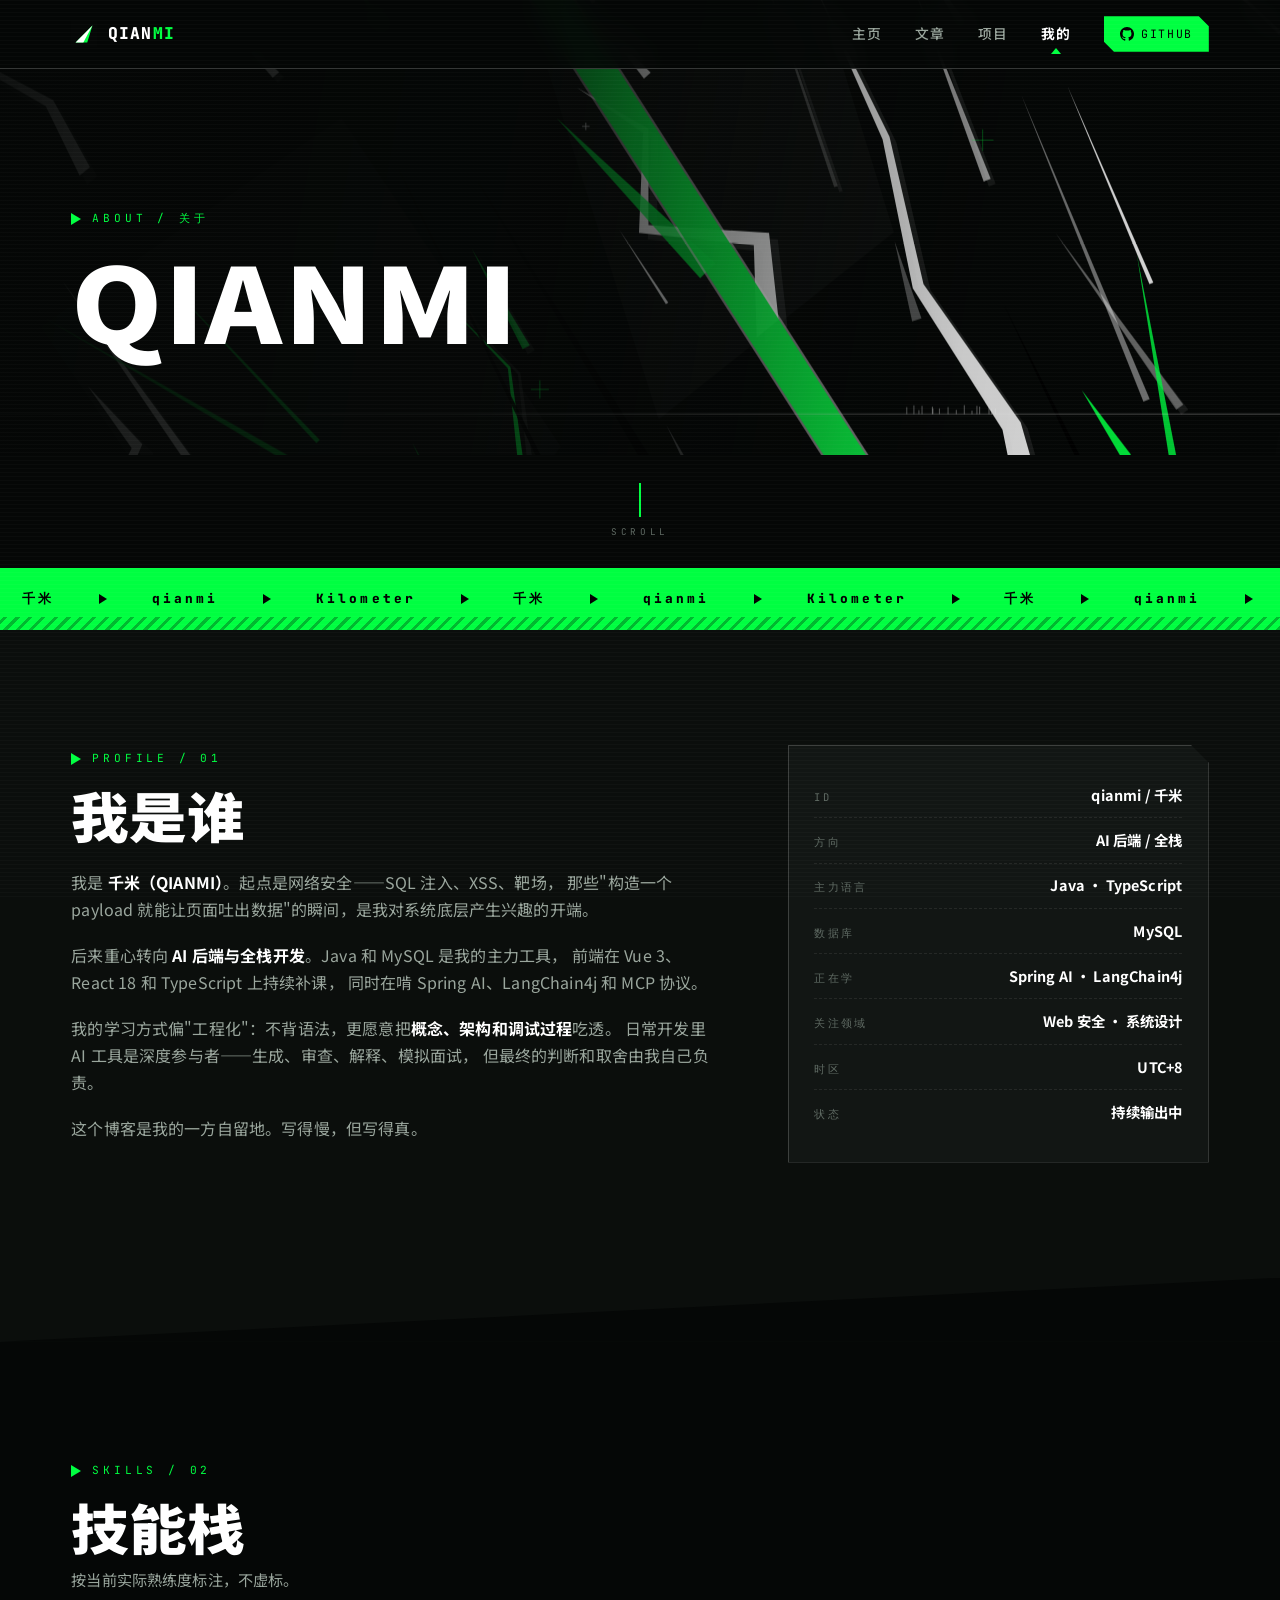
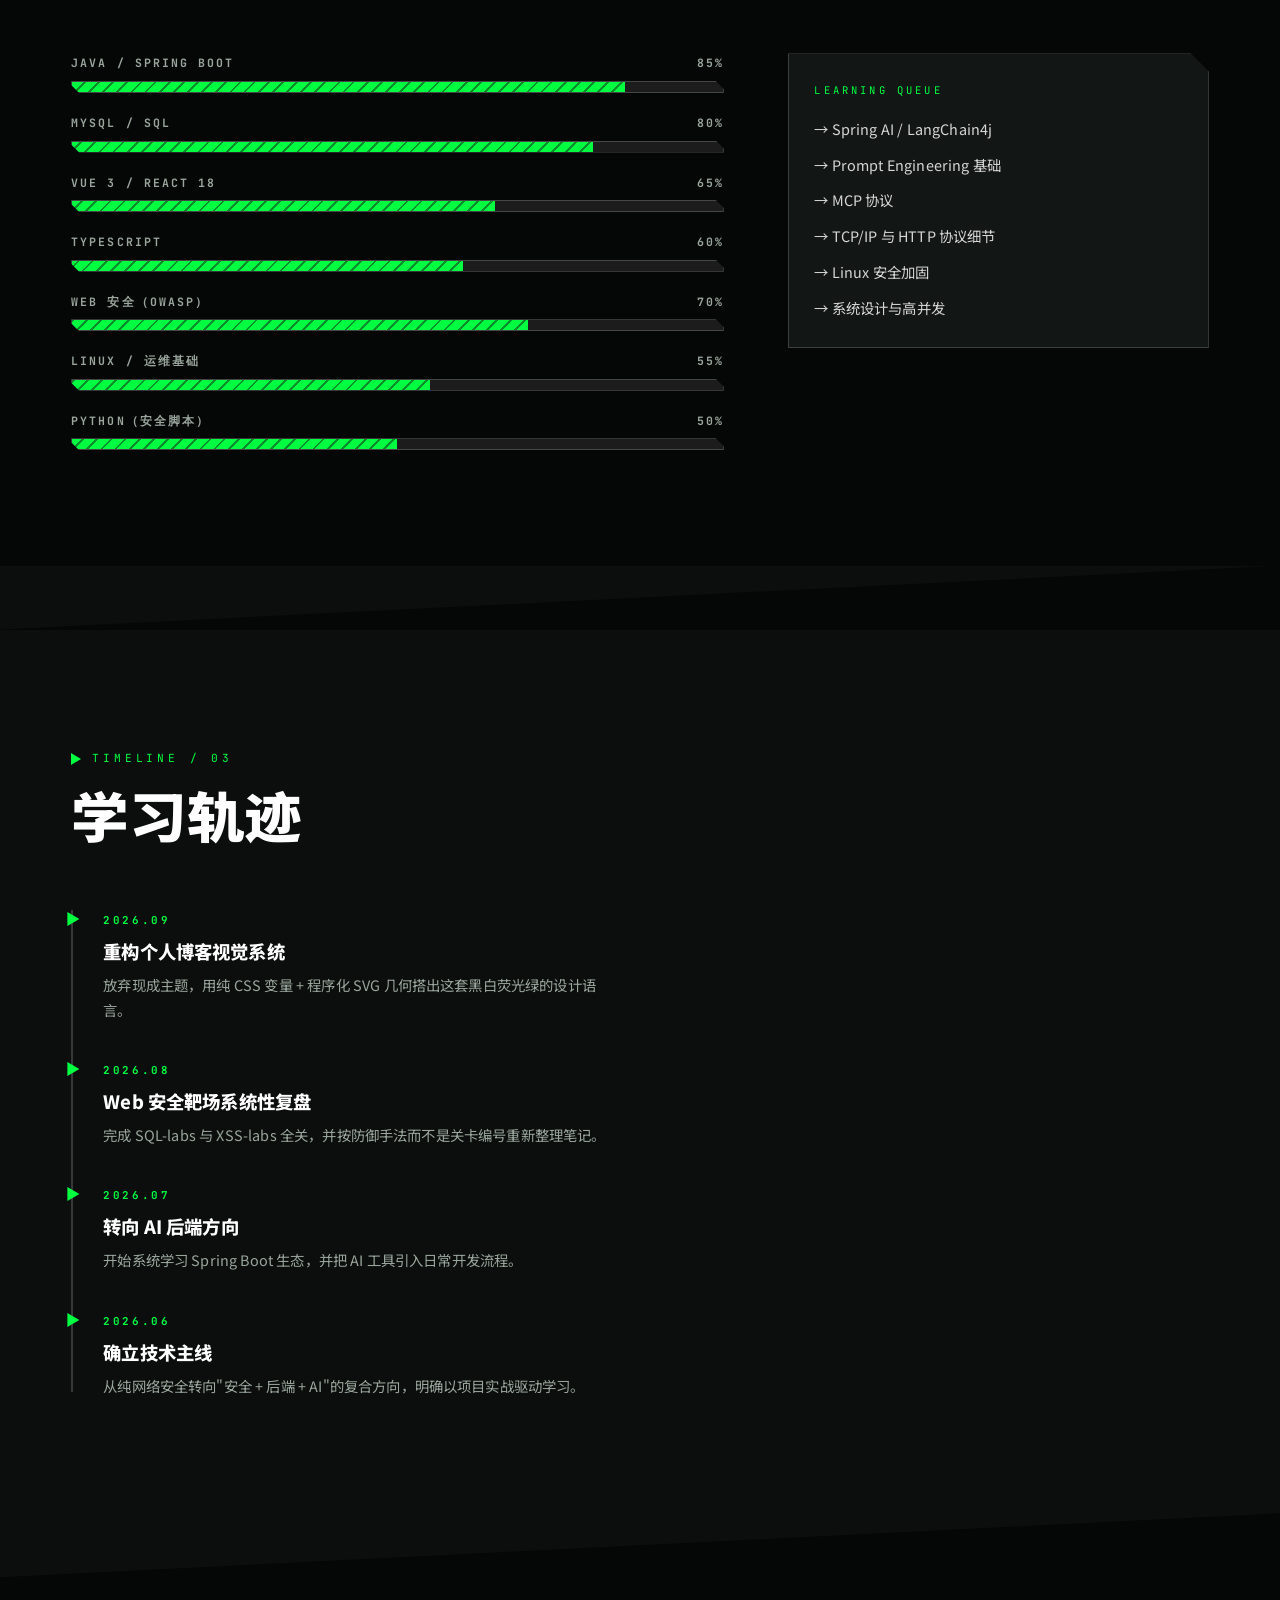
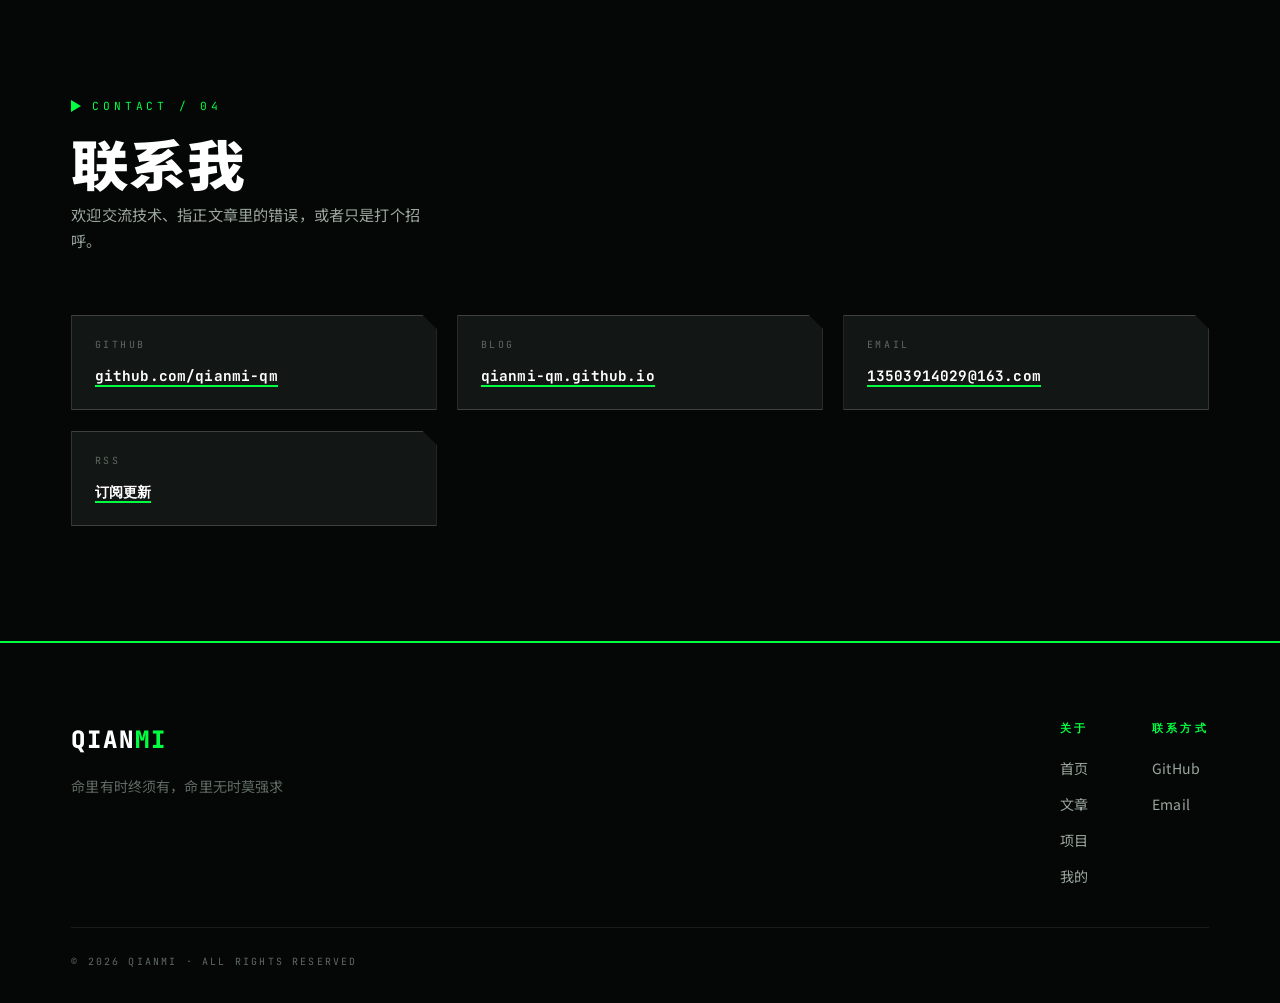
==== commit ba317df6: "style: 删除各页页头与首页区块的说明文字" ====
--- a/about.html
+++ b/about.html
@@ -46,9 +46,6 @@
   <div class="wrap page-head__inner">
     <span class="kicker">About / 关于</span>
     <h1 class="page-head__title"><span data-glitch="QIANMI">QIANMI</span></h1>
-    <p class="page-head__desc">
-      从网络安全转向 AI 后端 / 全栈方向的开发者。用工程化的方式学习，用写下来的方式沉淀。
-    </p>
   </div>
 </header>
 
--- a/assets/css/moss.css
+++ b/assets/css/moss.css
@@ -454,12 +454,10 @@
 /* ---------- 8. Hero ---------- */
 .hero {
   position: relative;
-  min-height: 100svh;
-  display: flex;
-  align-items: center;
   background: var(--bg);
   overflow: hidden;
-  padding-top: 68px;
+  /* 比例与内页页头（.page-head）保持一致，不再撑满整屏 */
+  padding: clamp(9rem, 16vw, 13rem) 0 clamp(3.5rem, 7vw, 6rem);
 }
 
 .hero__shards {
@@ -486,7 +484,6 @@
 .hero__inner {
   position: relative;
   z-index: 3;
-  padding-block: clamp(5rem, 10vw, 8rem);
 }
 
 .hero__badge {
@@ -519,12 +516,12 @@
 
 .hero__title {
   margin: 0;
-  font-size: clamp(3.4rem, 12.5vw, 10.5rem);
+  font-size: clamp(2.8rem, 8.5vw, 6.5rem);
   font-weight: 900;
   line-height: 0.95;
   letter-spacing: 0.01em;
   color: var(--fg);
-  transform: scaleX(1.14);
+  transform: scaleX(1.12);
   transform-origin: left center;
 }
 
@@ -899,6 +896,21 @@
 .post-card:hover .post-card__go {
   color: var(--neon);
   transform: translateX(6px);
+}
+
+/* 空状态：无文章时占位 */
+.empty-state {
+  border: 1px solid var(--line);
+  background: var(--bg-3);
+  padding: clamp(2.6rem, 7vw, 4.5rem) clamp(1.4rem, 4vw, 3rem);
+  text-align: center;
+  clip-path: polygon(0 0, calc(100% - var(--cut)) 0, 100% var(--cut), 100% 100%, var(--cut) 100%, 0 calc(100% - var(--cut)));
+}
+
+.empty-state p {
+  margin: 0.9rem 0 0;
+  font-size: 0.95rem;
+  color: var(--fg-dim);
 }
 
 
